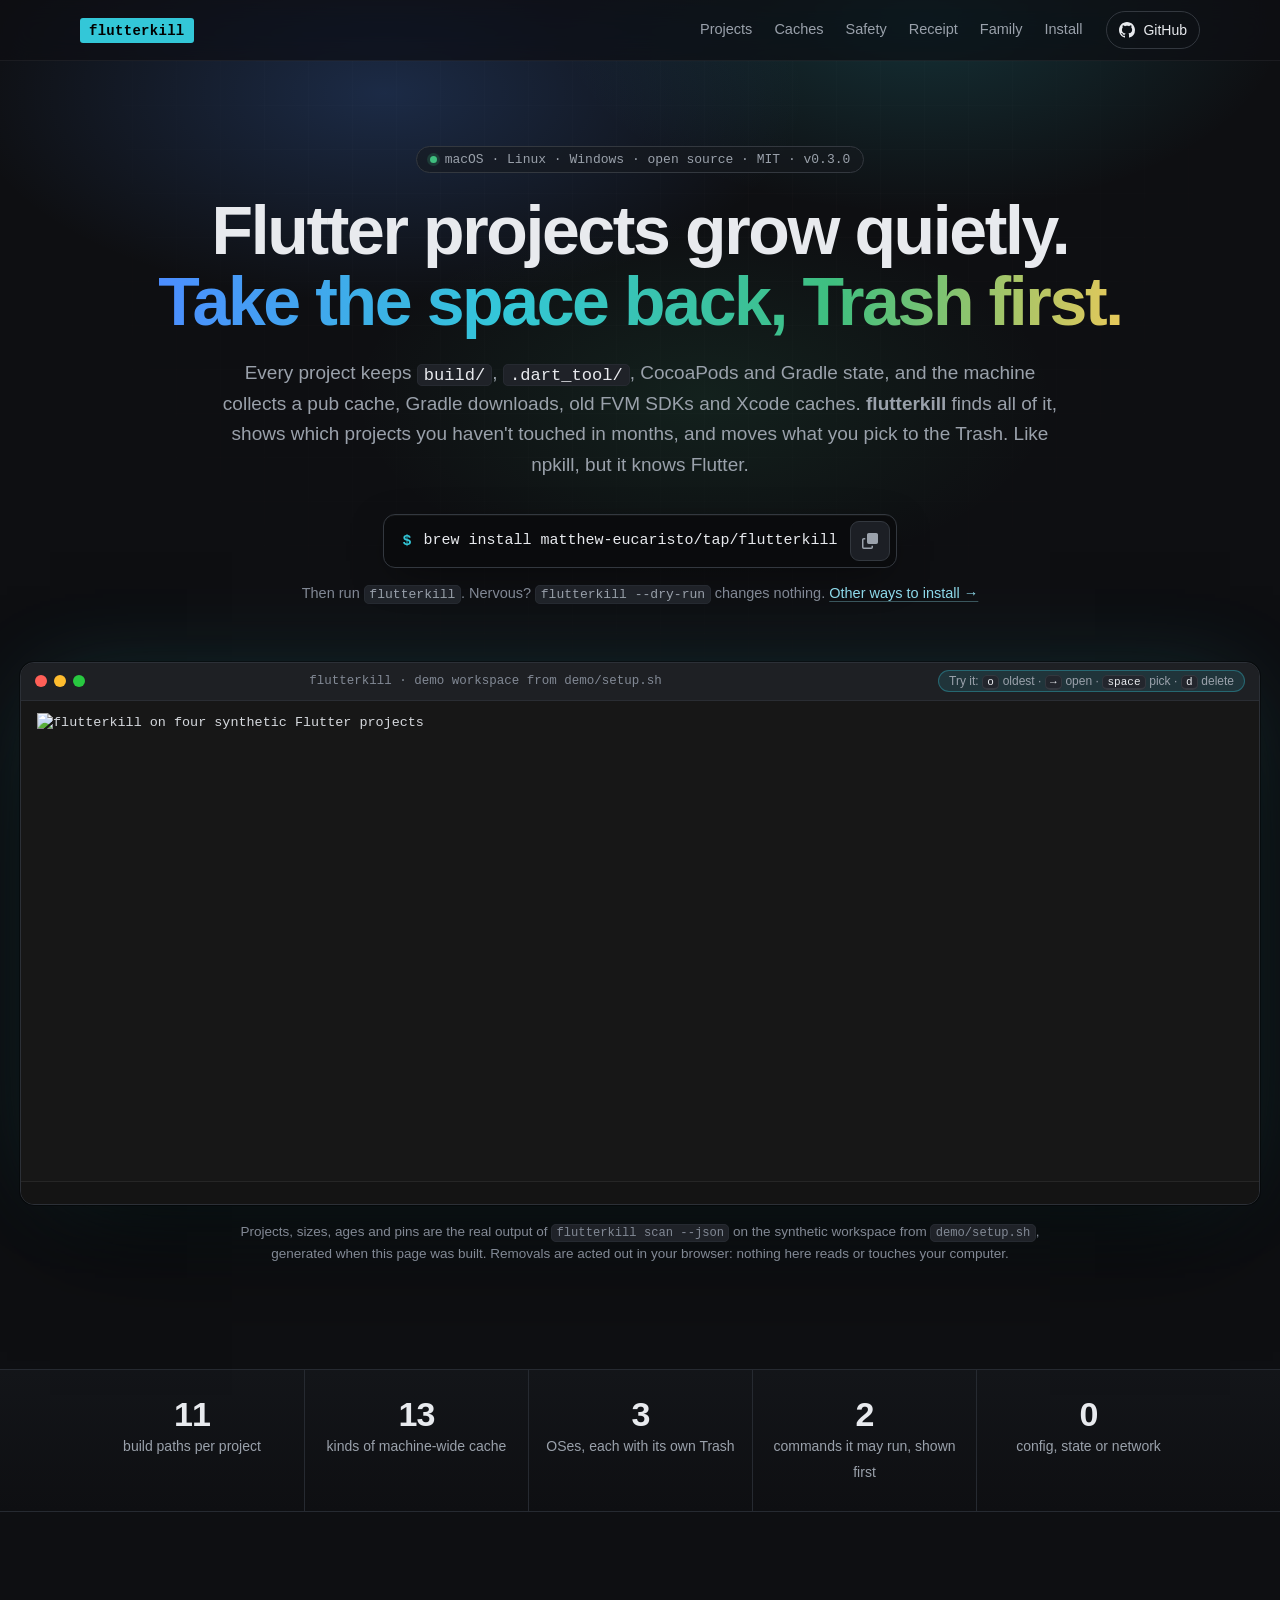
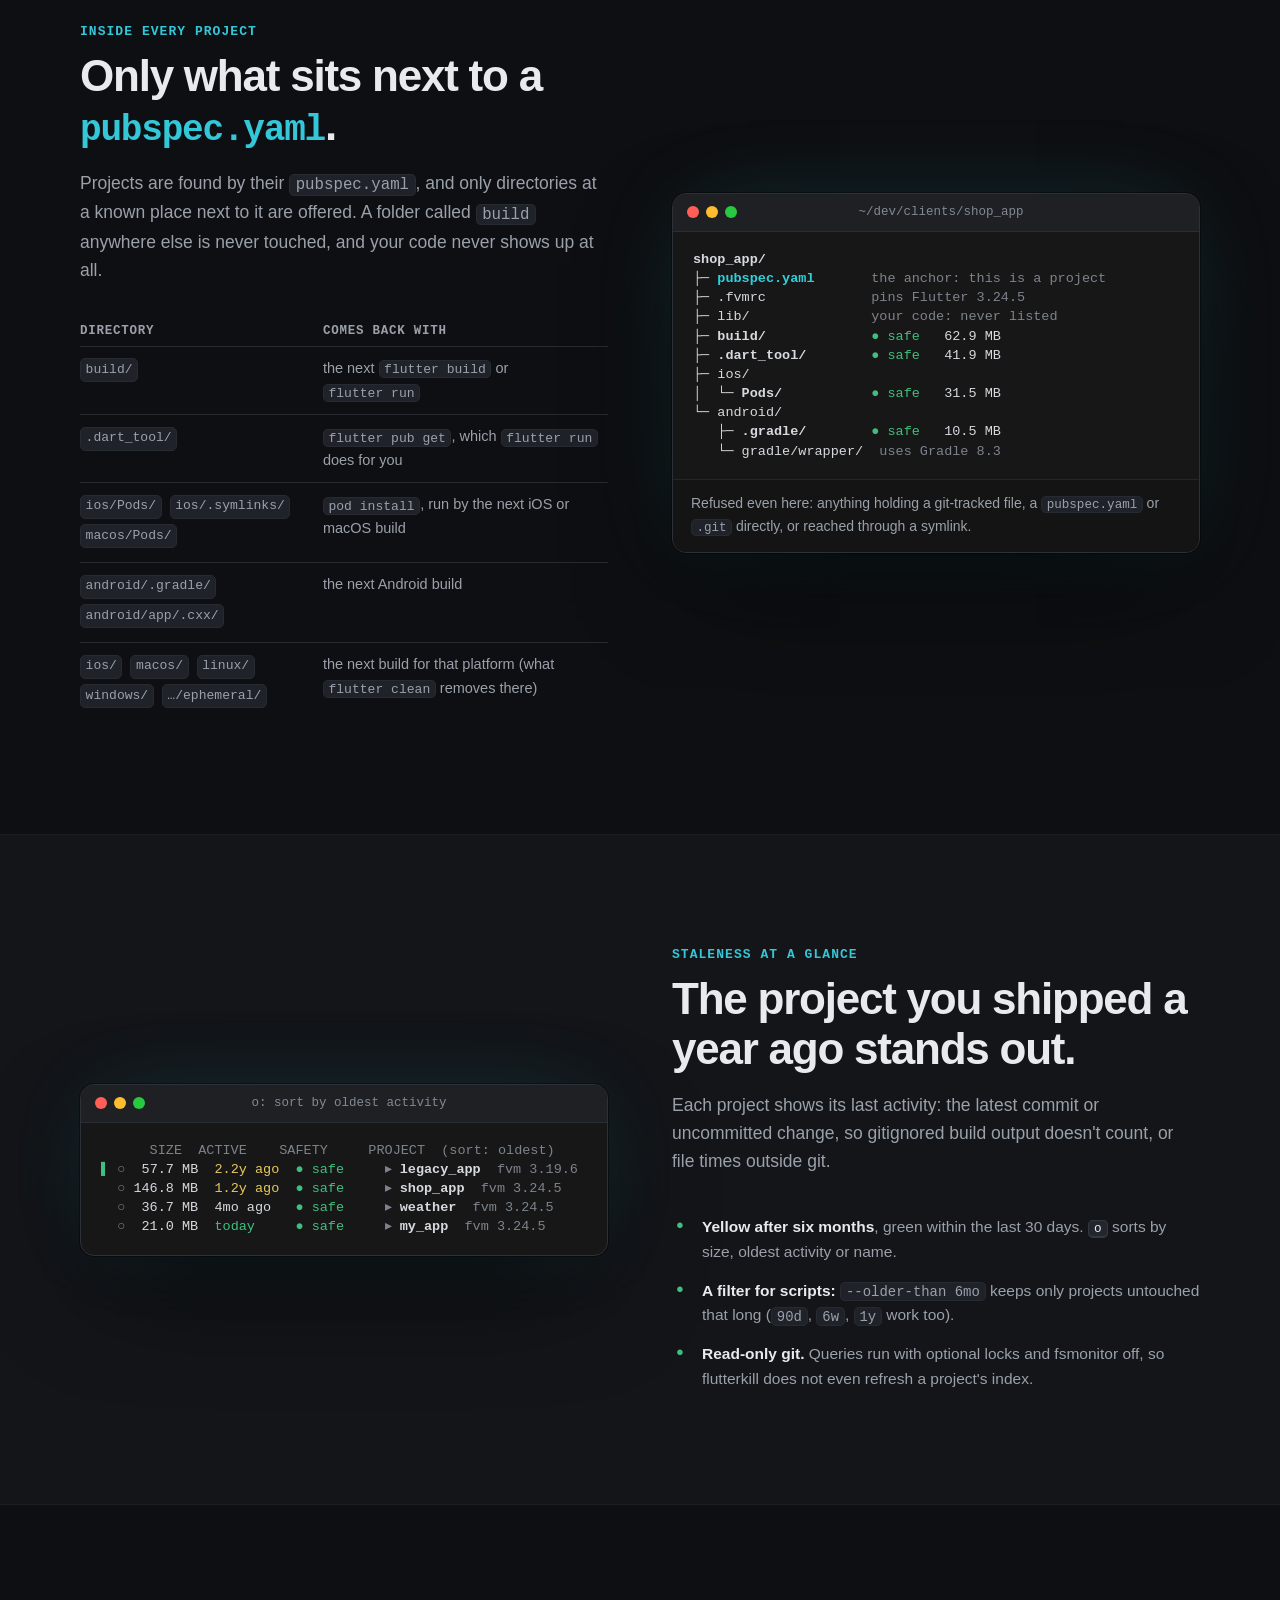
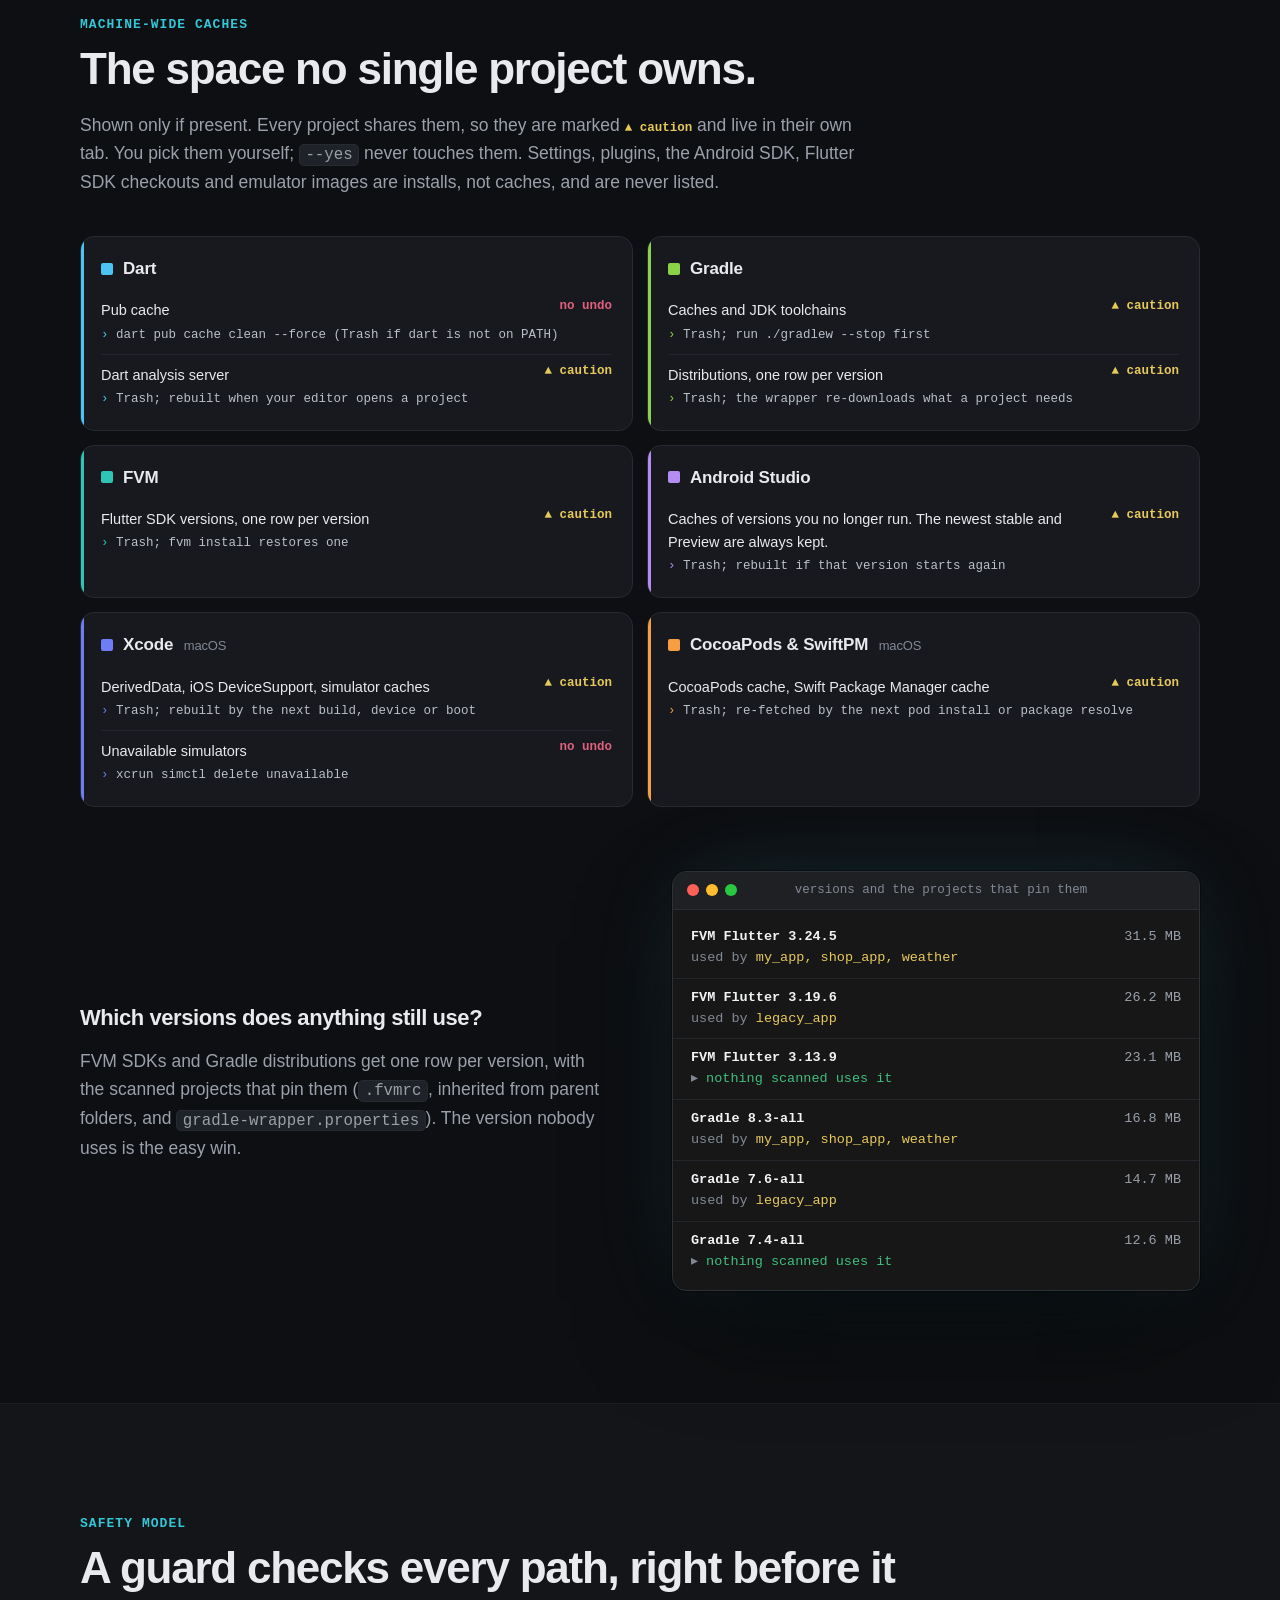
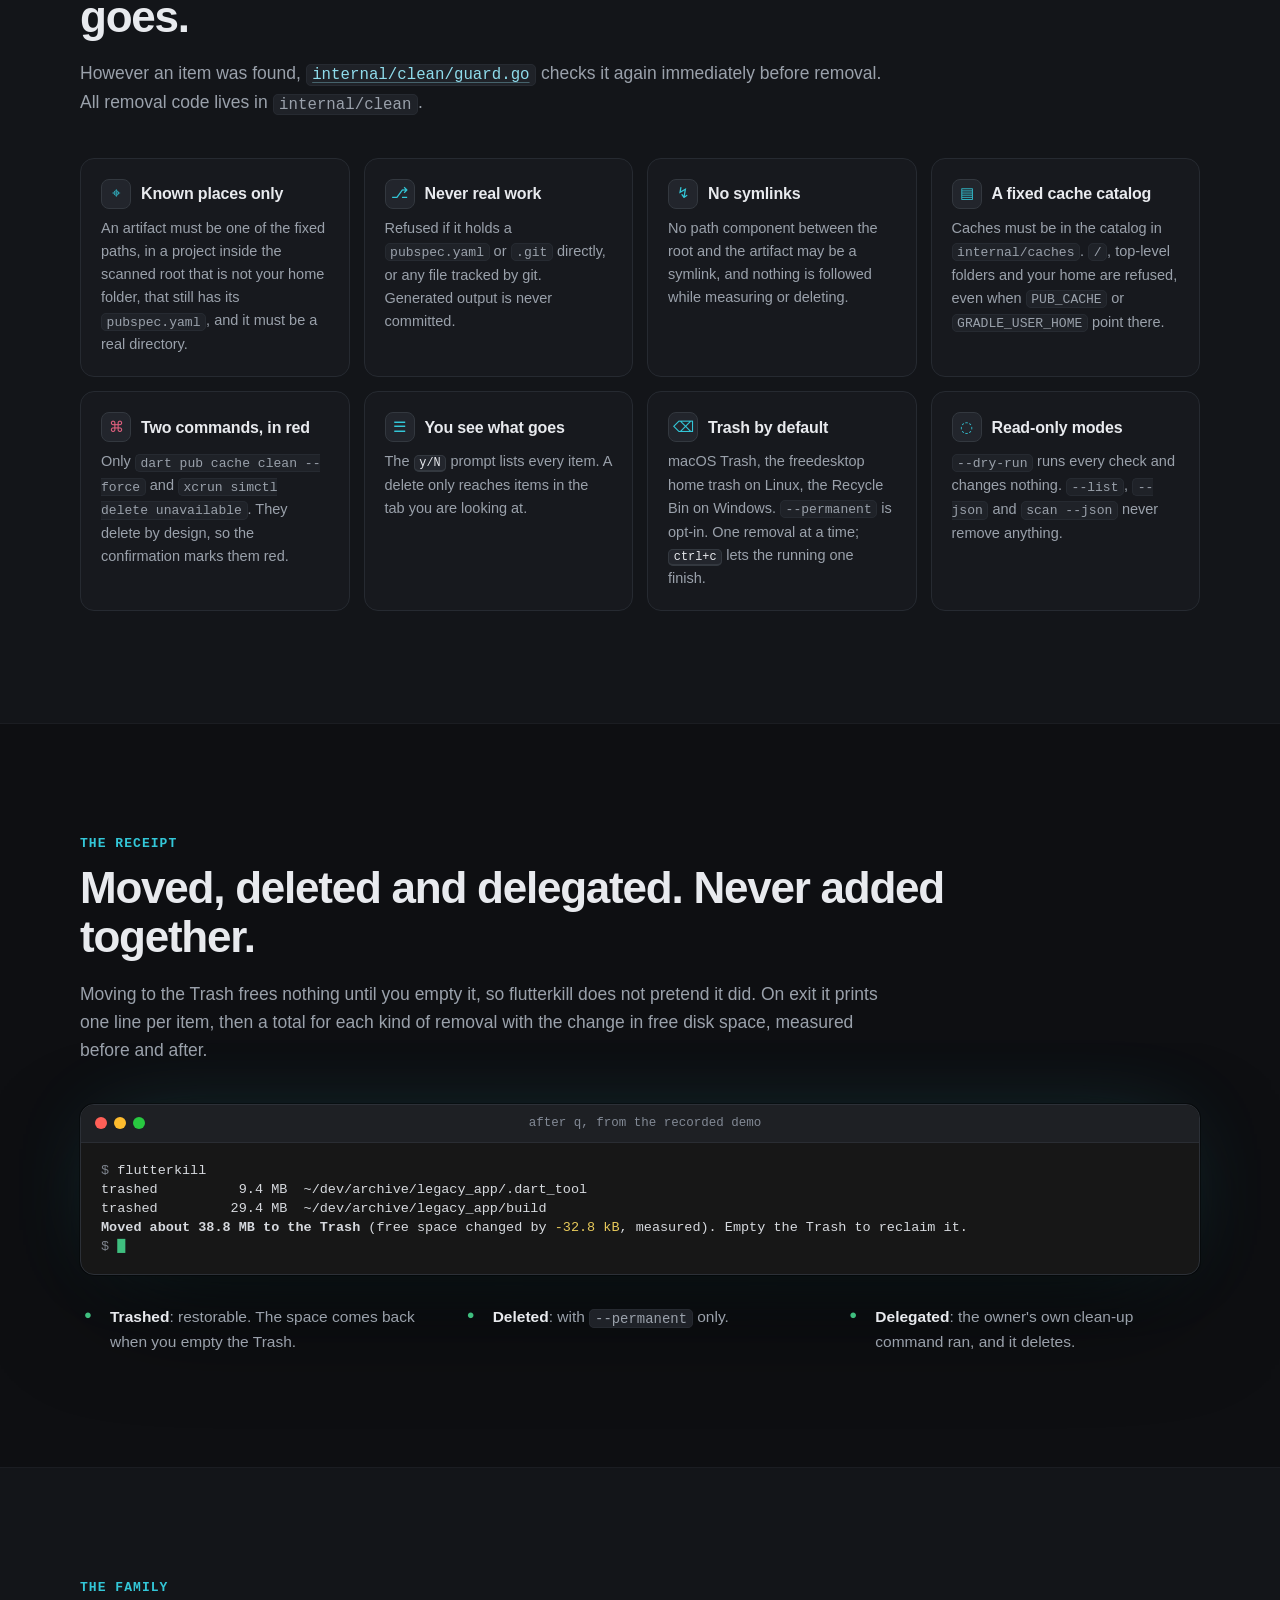
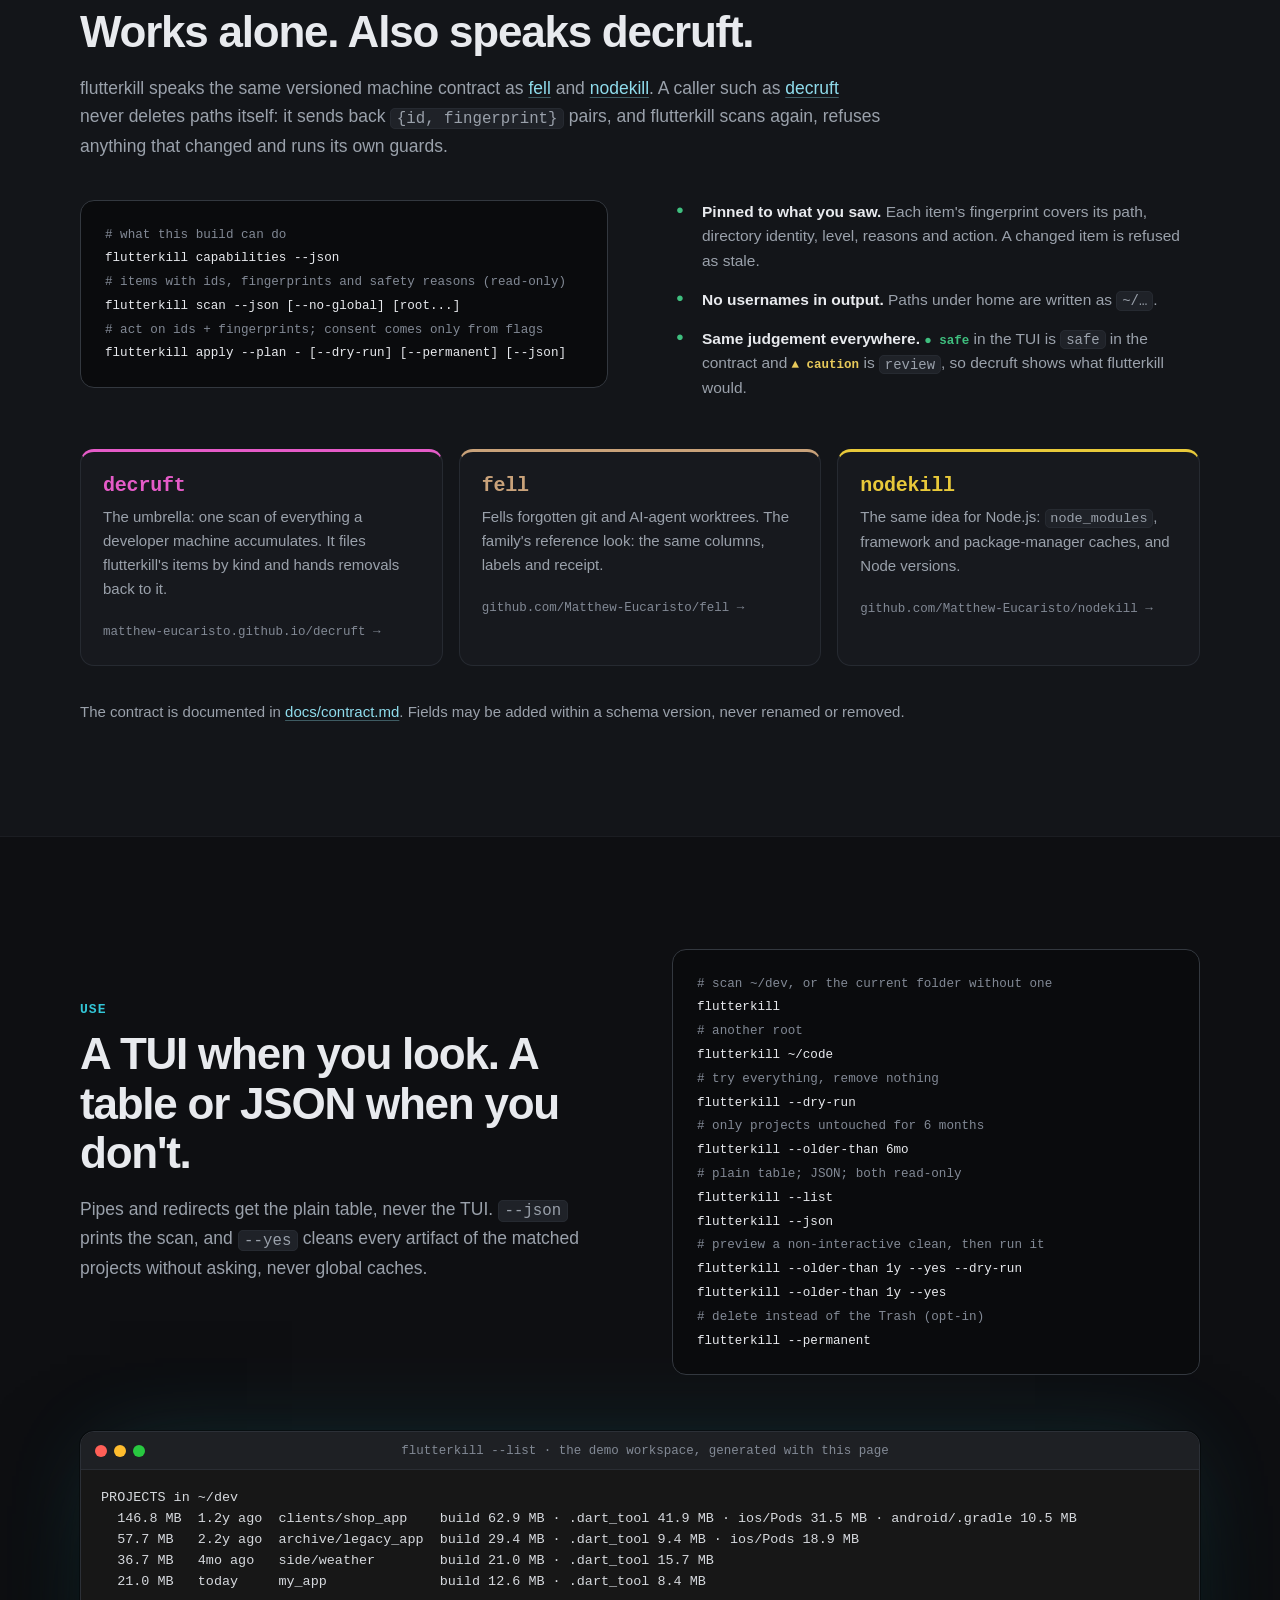
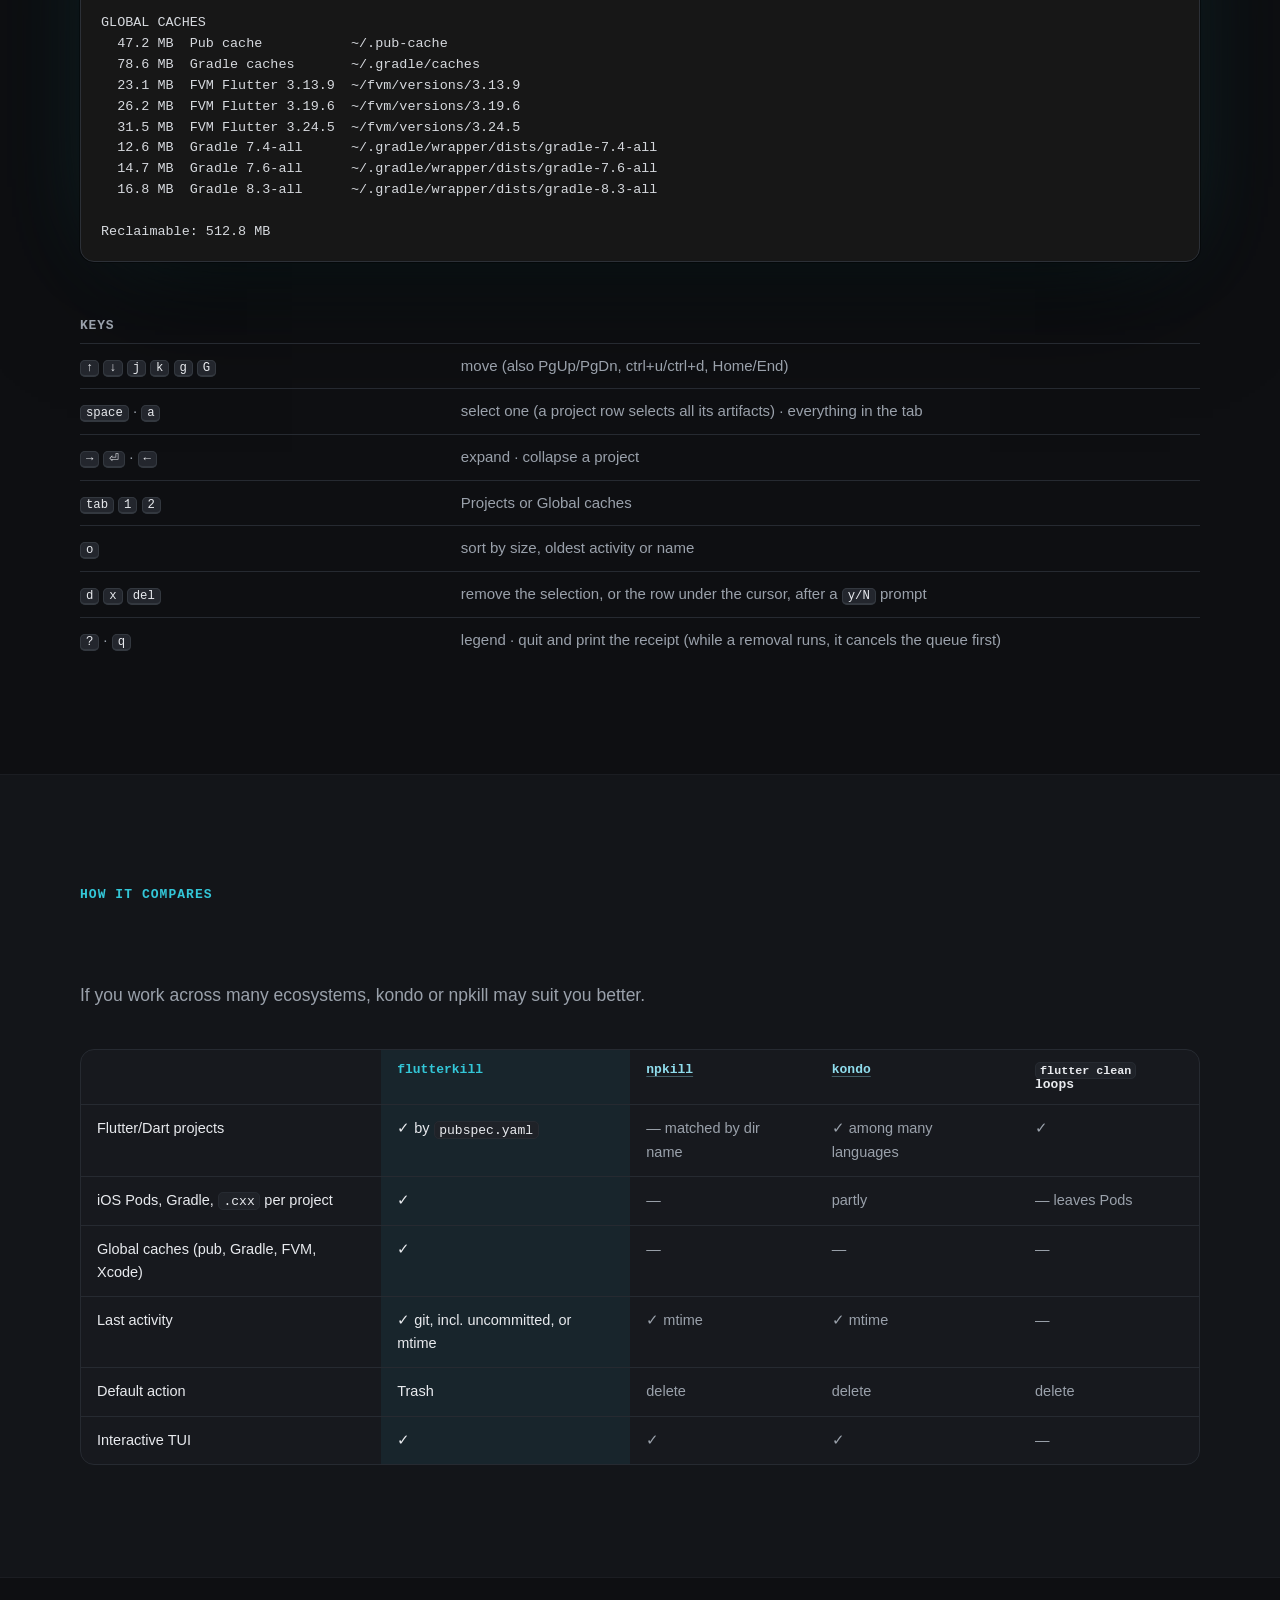
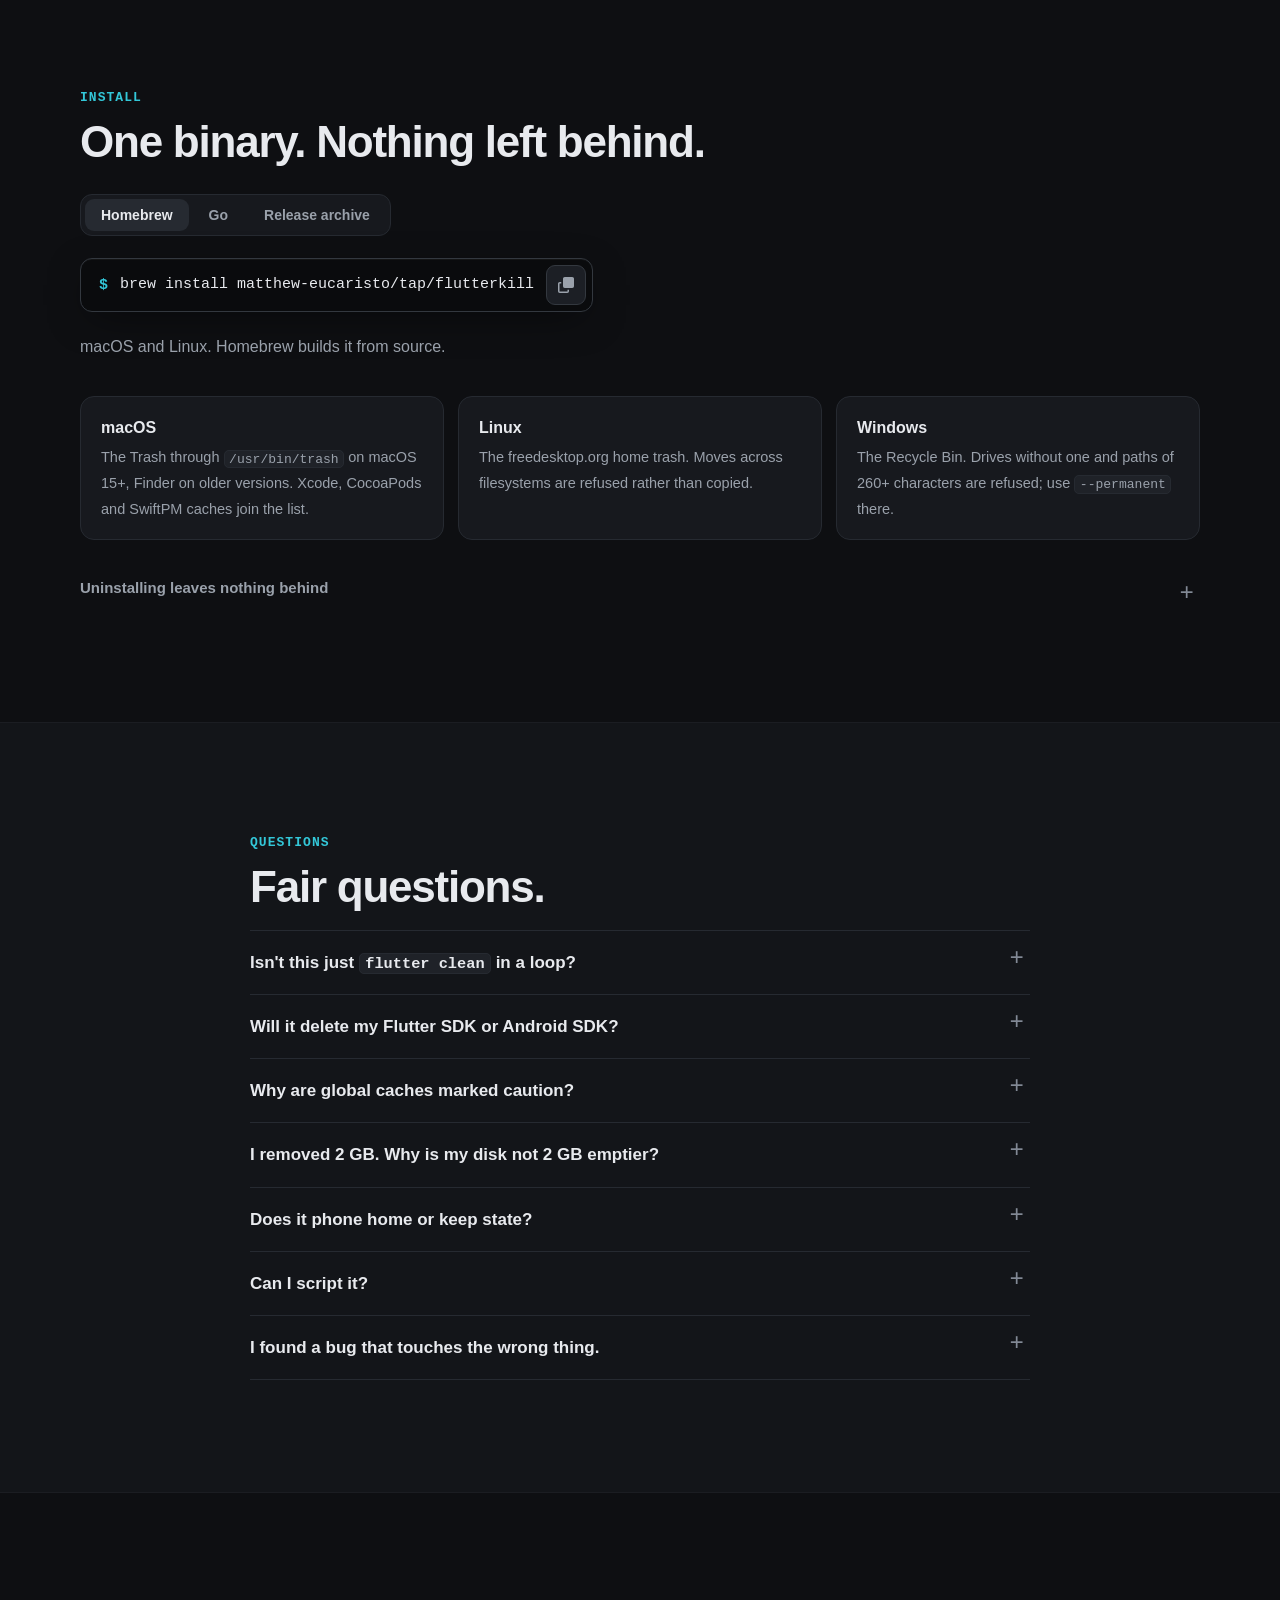
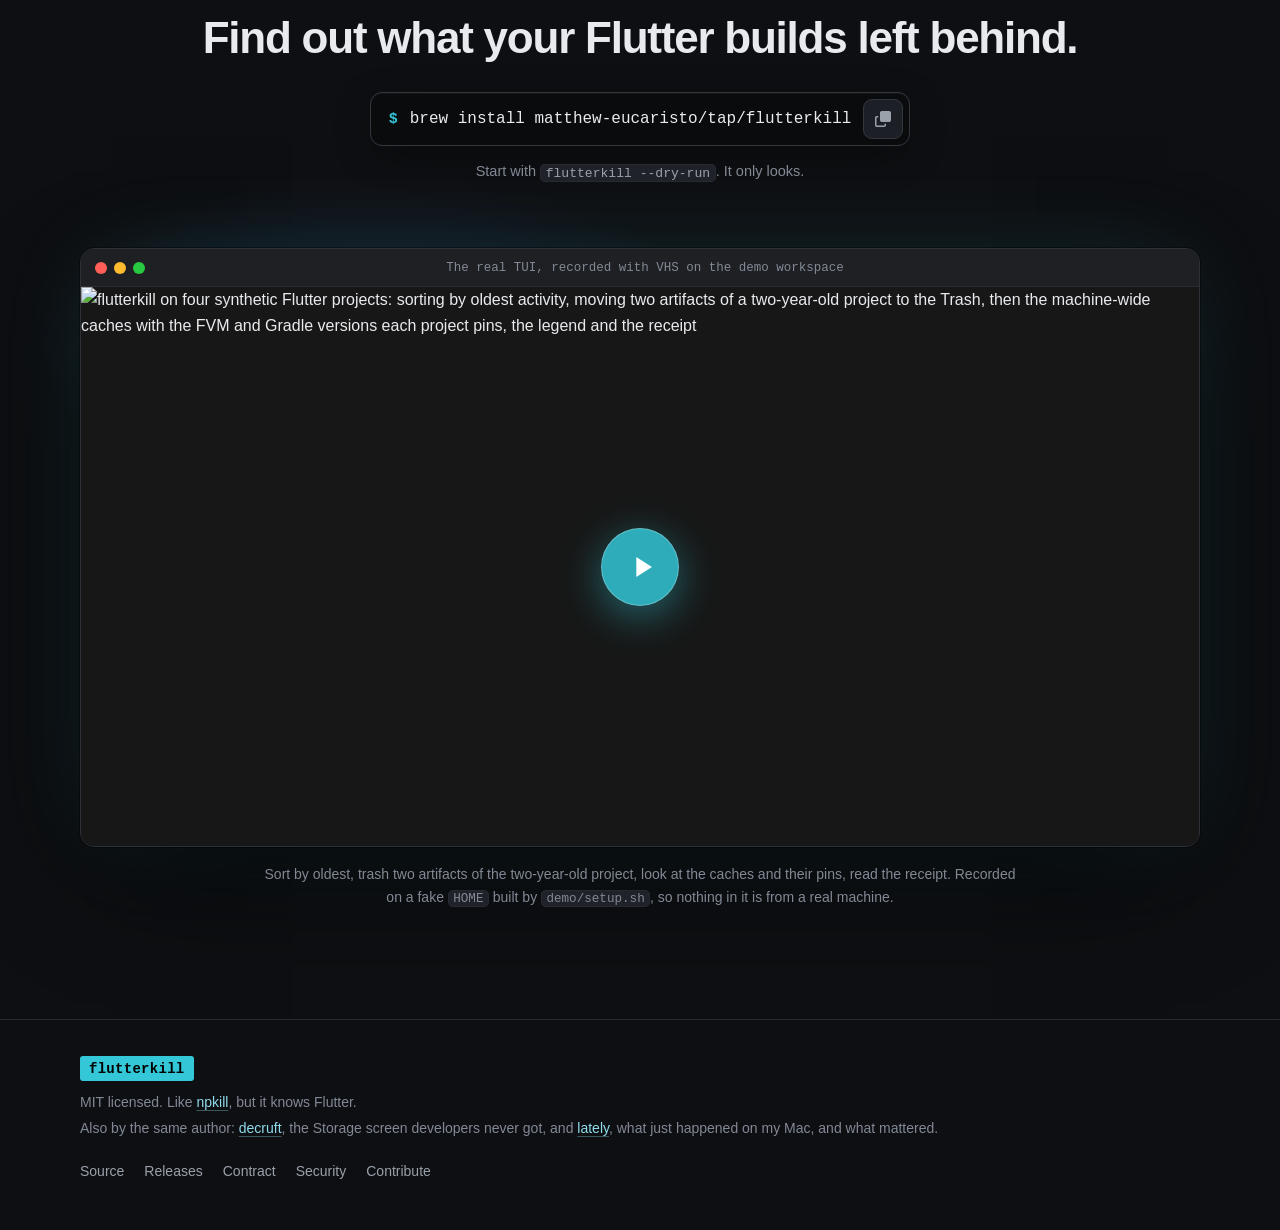
==== site/index.html @ 0ac3c02f "docs: GitHub Pages site with a live replica of the TUI" ====
<!doctype html>
<html lang="en">
<head>
<meta charset="utf-8">
<meta name="viewport" content="width=device-width, initial-scale=1">
<title>flutterkill: reclaim disk space from Flutter and Dart projects</title>
<meta name="description" content="Like npkill, but it knows Flutter. A terminal UI that finds build/, .dart_tool/, Pods and Gradle state next to every pubspec.yaml, plus pub, Gradle, FVM and Xcode caches, shows which projects went stale, and moves what you pick to the Trash. macOS, Linux and Windows.">
<meta name="theme-color" content="#0f1013">
<meta name="color-scheme" content="dark">
<link rel="canonical" href="https://matthew-eucaristo.github.io/flutterkill/">
<link rel="icon" href="favicon.svg" type="image/svg+xml">
<link rel="stylesheet" href="style.css">
<meta property="og:type" content="website">
<meta property="og:site_name" content="flutterkill">
<meta property="og:title" content="flutterkill: reclaim disk space from Flutter projects">
<meta property="og:description" content="Finds build output next to every pubspec.yaml and the pub, Gradle, FVM and Xcode caches around them, shows which projects went stale, and moves what you pick to the Trash.">
<meta property="og:url" content="https://matthew-eucaristo.github.io/flutterkill/">
<meta property="og:image" content="https://matthew-eucaristo.github.io/flutterkill/og.png">
<meta property="og:image:width" content="1200">
<meta property="og:image:height" content="630">
<meta property="og:image:alt" content="flutterkill's project list: four Flutter projects with size bars, last activity and a safe label">
<meta name="twitter:card" content="summary_large_image">
<script type="application/ld+json">
{
  "@context": "https://schema.org",
  "@type": "SoftwareApplication",
  "name": "flutterkill",
  "applicationCategory": "DeveloperApplication",
  "operatingSystem": "macOS, Linux, Windows",
  "description": "Reclaim disk space from Flutter and Dart projects and the caches around them. Trash first, with a measured receipt.",
  "url": "https://matthew-eucaristo.github.io/flutterkill/",
  "downloadUrl": "https://github.com/Matthew-Eucaristo/flutterkill/releases",
  "codeRepository": "https://github.com/Matthew-Eucaristo/flutterkill",
  "license": "https://opensource.org/licenses/MIT",
  "offers": {"@type": "Offer", "price": "0", "priceCurrency": "USD"}
}
</script>
<script src="sample.js" defer></script>
<script src="app.js" defer></script>
</head>
<body>
<a class="skip" href="#main">Skip to content</a>

<header class="nav" id="top">
  <div class="wrap nav-in">
    <a class="brand" href="#top" aria-label="flutterkill home"><span class="badge">flutterkill</span></a>
    <nav aria-label="Sections">
      <a href="#projects">Projects</a>
      <a href="#caches">Caches</a>
      <a href="#safety">Safety</a>
      <a href="#receipt">Receipt</a>
      <a href="#family">Family</a>
      <a href="#install">Install</a>
    </nav>
    <a class="gh" href="https://github.com/Matthew-Eucaristo/flutterkill">
      <svg viewBox="0 0 16 16" width="16" height="16" aria-hidden="true"><path fill="currentColor" d="M8 0C3.58 0 0 3.58 0 8c0 3.54 2.29 6.53 5.47 7.59.4.07.55-.17.55-.38 0-.19-.01-.82-.01-1.49-2.01.37-2.53-.49-2.69-.94-.09-.23-.48-.94-.82-1.13-.28-.15-.68-.52-.01-.53.63-.01 1.08.58 1.23.82.72 1.21 1.87.87 2.33.66.07-.52.28-.87.51-1.07-1.78-.2-3.64-.89-3.64-3.95 0-.87.31-1.59.82-2.15-.08-.2-.36-1.02.08-2.12 0 0 .67-.21 2.2.82.64-.18 1.32-.27 2-.27.68 0 1.36.09 2 .27 1.53-1.04 2.2-.82 2.2-.82.44 1.1.16 1.92.08 2.12.51.56.82 1.27.82 2.15 0 3.07-1.87 3.75-3.65 3.95.29.25.54.73.54 1.48 0 1.07-.01 1.93-.01 2.2 0 .21.15.46.55.38A8.013 8.013 0 0016 8c0-4.42-3.58-8-8-8z"/></svg>
      <span>GitHub</span>
    </a>
  </div>
</header>

<main id="main">

<section class="hero">
  <div class="wrap">
    <p class="eyebrow"><span class="dot"></span> macOS · Linux · Windows · open source · MIT · <!--version-->v0.3.0<!--/version--></p>
    <h1>Flutter projects grow quietly.<br><span class="grad">Take the space back, Trash first.</span></h1>
    <p class="lede">Every project keeps <code>build/</code>, <code>.dart_tool/</code>, CocoaPods and Gradle state, and the machine collects a pub cache, Gradle downloads, old FVM SDKs and Xcode caches. <b>flutterkill</b> finds all of it, shows which projects you haven't touched in months, and moves what you pick to the Trash. Like npkill, but it knows Flutter.</p>

    <div class="install">
      <div class="cmd" role="group" aria-label="Install command">
        <span class="prompt" aria-hidden="true">$</span>
        <code>brew install matthew-eucaristo/tap/flutterkill</code>
        <button class="copy" type="button" data-copy="brew install matthew-eucaristo/tap/flutterkill" aria-label="Copy install command"><svg viewBox="0 0 16 16" width="16" height="16" aria-hidden="true"><path fill="currentColor" d="M5 1.75C5 .784 5.784 0 6.75 0h7.5C15.216 0 16 .784 16 1.75v7.5A1.75 1.75 0 0114.25 11h-7.5A1.75 1.75 0 015 9.25v-7.5zM1.75 5h1.5v1.5h-1.5a.25.25 0 00-.25.25v7.5c0 .138.112.25.25.25h7.5a.25.25 0 00.25-.25v-1.5h1.5v1.5A1.75 1.75 0 019.25 16h-7.5A1.75 1.75 0 010 14.25v-7.5C0 5.784.784 5 1.75 5z"/></svg><span class="copied">Copied</span></button>
      </div>
      <p class="sub">Then run <code>flutterkill</code>. Nervous? <code>flutterkill --dry-run</code> changes nothing. <a href="#install">Other ways to install →</a></p>
    </div>
  </div>

  <div class="wrap wide">
    <div class="term-wrap">
      <div class="window">
        <div class="titlebar">
          <span class="lights" aria-hidden="true"><i></i><i></i><i></i></span>
          <span class="title">flutterkill · demo workspace from demo/setup.sh</span>
          <span class="hint-pill" id="try-hint">Try it: <kbd>o</kbd> oldest · <kbd>→</kbd> open · <kbd>space</kbd> pick · <kbd>d</kbd> delete</span>
        </div>
        <div class="term" id="term" tabindex="0" role="application" aria-roledescription="interactive demo"
             aria-label="Interactive flutterkill demo on synthetic projects. Arrow keys move, Right or Enter opens a project, Space selects, a selects all, o changes the sort, d removes after a y/N prompt, Tab or 1 and 2 switch between projects and global caches, question mark shows the legend, q quits and prints the receipt. Shift+Tab leaves the demo.">
          <noscript><img src="demo.gif" alt="flutterkill on four synthetic Flutter projects" width="1280" height="640"></noscript>
        </div>
        <div class="keys" id="term-keys" aria-label="Demo controls"></div>
      </div>
      <p class="caption">Projects, sizes, ages and pins are the real output of <code>flutterkill scan --json</code> on the synthetic workspace from <code>demo/setup.sh</code>, generated when this page was built. Removals are acted out in your browser: nothing here reads or touches your computer.</p>
    </div>
  </div>
</section>

<section class="strip" aria-label="At a glance">
  <div class="wrap strip-in">
    <div><b>11</b><span>build paths per project</span></div>
    <div><b>13</b><span>kinds of machine-wide cache</span></div>
    <div><b>3</b><span>OSes, each with its own Trash</span></div>
    <div><b>2</b><span>commands it may run, shown first</span></div>
    <div><b>0</b><span>config, state or network</span></div>
  </div>
</section>

<section id="projects" class="sec">
  <div class="wrap two">
    <div>
      <p class="kicker">Inside every project</p>
      <h2>Only what sits next to a <code class="h2c">pubspec.yaml</code>.</h2>
      <p class="intro">Projects are found by their <code>pubspec.yaml</code>, and only directories at a known place next to it are offered. A folder called <code>build</code> anywhere else is never touched, and your code never shows up at all.</p>
      <table class="arts">
        <thead><tr><th>Directory</th><th>Comes back with</th></tr></thead>
        <tbody>
          <tr><td><code>build/</code></td><td>the next <code>flutter build</code> or <code>flutter run</code></td></tr>
          <tr><td><code>.dart_tool/</code></td><td><code>flutter pub get</code>, which <code>flutter run</code> does for you</td></tr>
          <tr><td><code>ios/Pods/</code> <code>ios/.symlinks/</code> <code>macos/Pods/</code></td><td><code>pod install</code>, run by the next iOS or macOS build</td></tr>
          <tr><td><code>android/.gradle/</code> <code>android/app/.cxx/</code></td><td>the next Android build</td></tr>
          <tr><td><code>ios/</code> <code>macos/</code> <code>linux/</code> <code>windows/</code> <code>…/ephemeral/</code></td><td>the next build for that platform (what <code>flutter clean</code> removes there)</td></tr>
        </tbody>
      </table>
    </div>
    <div class="window">
      <div class="titlebar"><span class="lights" aria-hidden="true"><i></i><i></i><i></i></span><span class="title">~/dev/clients/shop_app</span></div>
<pre class="term static tree" aria-label="A project folder: only the four generated directories next to pubspec.yaml are listed"><b>shop_app/</b>
├─ <span class="c b">pubspec.yaml</span>       <span class="f">the anchor: this is a project</span>
├─ .fvmrc             <span class="f">pins Flutter 3.24.5</span>
├─ lib/               <span class="f">your code: never listed</span>
├─ <b>build/</b>             <span class="g">● safe</span>   62.9 MB
├─ <b>.dart_tool/</b>        <span class="g">● safe</span>   41.9 MB
├─ ios/
│  └─ <b>Pods/</b>           <span class="g">● safe</span>   31.5 MB
└─ android/
   ├─ <b>.gradle/</b>        <span class="g">● safe</span>   10.5 MB
   └─ gradle/wrapper/  <span class="f">uses Gradle 8.3</span></pre>
      <p class="win-note">Refused even here: anything holding a git-tracked file, a <code>pubspec.yaml</code> or <code>.git</code> directly, or reached through a symlink.</p>
    </div>
  </div>
</section>

<section id="stale" class="sec alt">
  <div class="wrap two">
    <div class="window">
      <div class="titlebar"><span class="lights" aria-hidden="true"><i></i><i></i><i></i></span><span class="title">o: sort by oldest activity</span></div>
<pre class="term static" aria-label="Projects sorted by oldest activity: legacy_app 2.2 years, shop_app 1.2 years, weather 4 months, my_app today"><span class="f">      SIZE  ACTIVE    SAFETY     PROJECT  (sort: oldest)</span>
<span class="g">▌</span> <span class="f">○</span>  57.7 MB  <span class="y">2.2y ago</span>  <span class="g">● safe    </span> <span class="f">▸</span> <b>legacy_app</b>  <span class="f">fvm 3.19.6</span>
  <span class="f">○</span> 146.8 MB  <span class="y">1.2y ago</span>  <span class="g">● safe    </span> <span class="f">▸</span> <b>shop_app</b>  <span class="f">fvm 3.24.5</span>
  <span class="f">○</span>  36.7 MB  4mo ago   <span class="g">● safe    </span> <span class="f">▸</span> <b>weather</b>  <span class="f">fvm 3.24.5</span>
  <span class="f">○</span>  21.0 MB  <span class="g">today   </span>  <span class="g">● safe    </span> <span class="f">▸</span> <b>my_app</b>  <span class="f">fvm 3.24.5</span></pre>
    </div>
    <div>
      <p class="kicker">Staleness at a glance</p>
      <h2>The project you shipped a year ago stands out.</h2>
      <p class="intro">Each project shows its last activity: the latest commit or uncommitted change, so gitignored build output doesn't count, or file times outside git.</p>
      <ul class="checks">
        <li><b>Yellow after six months</b>, green within the last 30 days. <kbd>o</kbd> sorts by size, oldest activity or name.</li>
        <li><b>A filter for scripts:</b> <code>--older-than 6mo</code> keeps only projects untouched that long (<code>90d</code>, <code>6w</code>, <code>1y</code> work too).</li>
        <li><b>Read-only git.</b> Queries run with optional locks and fsmonitor off, so flutterkill does not even refresh a project's index.</li>
      </ul>
    </div>
  </div>
</section>

<section id="caches" class="sec">
  <div class="wrap">
    <p class="kicker">Machine-wide caches</p>
    <h2>The space no single project owns.</h2>
    <p class="intro">Shown only if present. Every project shares them, so they are marked <span class="lv caution">▲ caution</span> and live in their own tab. You pick them yourself; <code>--yes</code> never touches them. Settings, plugins, the Android SDK, Flutter SDK checkouts and emulator images are installs, not caches, and are never listed.</p>

    <div class="cats">
      <article class="cat" style="--c:#4CC3F2">
        <header><i></i><h3>Dart</h3></header>
        <ul>
          <li><span>Pub cache</span><code>dart pub cache clean --force (Trash if dart is not on PATH)</code><span class="lv danger">no undo</span></li>
          <li><span>Dart analysis server</span><code>Trash; rebuilt when your editor opens a project</code><span class="lv caution">▲ caution</span></li>
        </ul>
      </article>
      <article class="cat" style="--c:#8BD346">
        <header><i></i><h3>Gradle</h3></header>
        <ul>
          <li><span>Caches and JDK toolchains</span><code>Trash; run ./gradlew --stop first</code><span class="lv caution">▲ caution</span></li>
          <li><span>Distributions, one row per version</span><code>Trash; the wrapper re-downloads what a project needs</code><span class="lv caution">▲ caution</span></li>
        </ul>
      </article>
      <article class="cat" style="--c:#2EC4B6">
        <header><i></i><h3>FVM</h3></header>
        <ul>
          <li><span>Flutter SDK versions, one row per version</span><code>Trash; fvm install restores one</code><span class="lv caution">▲ caution</span></li>
        </ul>
      </article>
      <article class="cat" style="--c:#B48CF2">
        <header><i></i><h3>Android Studio</h3></header>
        <ul>
          <li><span>Caches of versions you no longer run. The newest stable and Preview are always kept.</span><code>Trash; rebuilt if that version starts again</code><span class="lv caution">▲ caution</span></li>
        </ul>
      </article>
      <article class="cat" style="--c:#6E7CF5">
        <header><i></i><h3>Xcode <small>macOS</small></h3></header>
        <ul>
          <li><span>DerivedData, iOS DeviceSupport, simulator caches</span><code>Trash; rebuilt by the next build, device or boot</code><span class="lv caution">▲ caution</span></li>
          <li><span>Unavailable simulators</span><code>xcrun simctl delete unavailable</code><span class="lv danger">no undo</span></li>
        </ul>
      </article>
      <article class="cat" style="--c:#F59E42">
        <header><i></i><h3>CocoaPods &amp; SwiftPM <small>macOS</small></h3></header>
        <ul>
          <li><span>CocoaPods cache, Swift Package Manager cache</span><code>Trash; re-fetched by the next pod install or package resolve</code><span class="lv caution">▲ caution</span></li>
        </ul>
      </article>
    </div>

    <div class="two pins-wrap">
      <div>
        <h3 class="sub-h">Which versions does anything still use?</h3>
        <p class="intro">FVM SDKs and Gradle distributions get one row per version, with the scanned projects that pin them (<code>.fvmrc</code>, inherited from parent folders, and <code>gradle-wrapper.properties</code>). The version nobody uses is the easy win.</p>
      </div>
      <div class="window">
        <div class="titlebar"><span class="lights" aria-hidden="true"><i></i><i></i><i></i></span><span class="title">versions and the projects that pin them</span></div>
        <div class="pins" id="pins">
          <div class="pin"><b>FVM Flutter 3.24.5</b><span class="sz">31.5 MB</span><span class="by">my_app, shop_app, weather</span></div>
          <div class="pin"><b>FVM Flutter 3.19.6</b><span class="sz">26.2 MB</span><span class="by">legacy_app</span></div>
          <div class="pin free"><b>FVM Flutter 3.13.9</b><span class="sz">23.1 MB</span><span class="by">nothing scanned uses it</span></div>
          <div class="pin"><b>Gradle 8.3-all</b><span class="sz">16.8 MB</span><span class="by">my_app, shop_app, weather</span></div>
          <div class="pin"><b>Gradle 7.6-all</b><span class="sz">14.7 MB</span><span class="by">legacy_app</span></div>
          <div class="pin free"><b>Gradle 7.4-all</b><span class="sz">12.6 MB</span><span class="by">nothing scanned uses it</span></div>
        </div>
      </div>
    </div>
  </div>
</section>

<section id="safety" class="sec alt">
  <div class="wrap">
    <p class="kicker">Safety model</p>
    <h2>A guard checks every path, right before it goes.</h2>
    <p class="intro">However an item was found, <a href="https://github.com/Matthew-Eucaristo/flutterkill/blob/main/internal/clean/guard.go"><code>internal/clean/guard.go</code></a> checks it again immediately before removal. All removal code lives in <code>internal/clean</code>.</p>
    <div class="safety">
      <article><h3><span class="sg">⌖</span>Known places only</h3><p>An artifact must be one of the fixed paths, in a project inside the scanned root that is not your home folder, that still has its <code>pubspec.yaml</code>, and it must be a real directory.</p></article>
      <article><h3><span class="sg">⎇</span>Never real work</h3><p>Refused if it holds a <code>pubspec.yaml</code> or <code>.git</code> directly, or any file tracked by git. Generated output is never committed.</p></article>
      <article><h3><span class="sg">↯</span>No symlinks</h3><p>No path component between the root and the artifact may be a symlink, and nothing is followed while measuring or deleting.</p></article>
      <article><h3><span class="sg">▤</span>A fixed cache catalog</h3><p>Caches must be in the catalog in <code>internal/caches</code>. <code>/</code>, top-level folders and your home are refused, even when <code>PUB_CACHE</code> or <code>GRADLE_USER_HOME</code> point there.</p></article>
      <article><h3><span class="sg danger">⌘</span>Two commands, in red</h3><p>Only <code>dart pub cache clean --force</code> and <code>xcrun simctl delete unavailable</code>. They delete by design, so the confirmation marks them red.</p></article>
      <article><h3><span class="sg">☰</span>You see what goes</h3><p>The <kbd>y/N</kbd> prompt lists every item. A delete only reaches items in the tab you are looking at.</p></article>
      <article><h3><span class="sg">⌫</span>Trash by default</h3><p>macOS Trash, the freedesktop home trash on Linux, the Recycle Bin on Windows. <code>--permanent</code> is opt-in. One removal at a time; <kbd>ctrl+c</kbd> lets the running one finish.</p></article>
      <article><h3><span class="sg">◌</span>Read-only modes</h3><p><code>--dry-run</code> runs every check and changes nothing. <code>--list</code>, <code>--json</code> and <code>scan --json</code> never remove anything.</p></article>
    </div>
  </div>
</section>

<section id="receipt" class="sec">
  <div class="wrap">
    <p class="kicker">The receipt</p>
    <h2>Moved, deleted and delegated. Never added together.</h2>
    <p class="intro">Moving to the Trash frees nothing until you empty it, so flutterkill does not pretend it did. On exit it prints one line per item, then a total for each kind of removal with the change in free disk space, measured before and after.</p>
    <div class="window">
      <div class="titlebar"><span class="lights" aria-hidden="true"><i></i><i></i><i></i></span><span class="title">after q, from the recorded demo</span></div>
<pre class="term static" aria-label="Receipt: two artifacts trashed, 38.8 MB, free space changed by minus 32.8 kB, measured"><span class="f">$</span> flutterkill
trashed          9.4 MB  ~/dev/archive/legacy_app/.dart_tool
trashed         29.4 MB  ~/dev/archive/legacy_app/build
<b>Moved about 38.8 MB to the Trash</b> (free space changed by <span class="y">-32.8 kB</span>, measured). Empty the Trash to reclaim it.
<span class="f">$</span> <span class="g">█</span></pre>
    </div>
    <ul class="checks trio">
      <li><b>Trashed</b>: restorable. The space comes back when you empty the Trash.</li>
      <li><b>Deleted</b>: with <code>--permanent</code> only.</li>
      <li><b>Delegated</b>: the owner's own clean-up command ran, and it deletes.</li>
    </ul>
  </div>
</section>

<section id="family" class="sec alt">
  <div class="wrap">
    <p class="kicker">The family</p>
    <h2>Works alone. Also speaks decruft.</h2>
    <p class="intro">flutterkill speaks the same versioned machine contract as <a href="https://github.com/Matthew-Eucaristo/fell">fell</a> and <a href="https://github.com/Matthew-Eucaristo/nodekill">nodekill</a>. A caller such as <a href="https://matthew-eucaristo.github.io/decruft/">decruft</a> never deletes paths itself: it sends back <code>{id, fingerprint}</code> pairs, and flutterkill scans again, refuses anything that changed and runs its own guards.</p>
    <div class="two top">
<pre class="usage"><code><span class="c"># what this build can do</span>
flutterkill capabilities --json
<span class="c"># items with ids, fingerprints and safety reasons (read-only)</span>
flutterkill scan --json [--no-global] [root...]
<span class="c"># act on ids + fingerprints; consent comes only from flags</span>
flutterkill apply --plan - [--dry-run] [--permanent] [--json]</code></pre>
      <ul class="checks">
        <li><b>Pinned to what you saw.</b> Each item's fingerprint covers its path, directory identity, level, reasons and action. A changed item is refused as stale.</li>
        <li><b>No usernames in output.</b> Paths under home are written as <code>~/…</code>.</li>
        <li><b>Same judgement everywhere.</b> <span class="lv safe">● safe</span> in the TUI is <code>safe</code> in the contract and <span class="lv caution">▲ caution</span> is <code>review</code>, so decruft shows what flutterkill would.</li>
      </ul>
    </div>
    <div class="kids">
      <a class="kid" href="https://matthew-eucaristo.github.io/decruft/" style="--c:#e55bc8">
        <h3>decruft</h3>
        <p>The umbrella: one scan of everything a developer machine accumulates. It files flutterkill's items by kind and hands removals back to it.</p>
        <span class="go">matthew-eucaristo.github.io/decruft →</span>
      </a>
      <a class="kid" href="https://github.com/Matthew-Eucaristo/fell" style="--c:#C9A27A">
        <h3>fell</h3>
        <p>Fells forgotten git and AI-agent worktrees. The family's reference look: the same columns, labels and receipt.</p>
        <span class="go">github.com/Matthew-Eucaristo/fell →</span>
      </a>
      <a class="kid" href="https://github.com/Matthew-Eucaristo/nodekill" style="--c:#E8C93A">
        <h3>nodekill</h3>
        <p>The same idea for Node.js: <code>node_modules</code>, framework and package-manager caches, and Node versions.</p>
        <span class="go">github.com/Matthew-Eucaristo/nodekill →</span>
      </a>
    </div>
    <p class="note">The contract is documented in <a href="https://github.com/Matthew-Eucaristo/flutterkill/blob/main/docs/contract.md">docs/contract.md</a>. Fields may be added within a schema version, never renamed or removed.</p>
  </div>
</section>

<section id="use" class="sec">
  <div class="wrap two">
    <div>
      <p class="kicker">Use</p>
      <h2>A TUI when you look. A table or JSON when you don't.</h2>
      <p class="intro">Pipes and redirects get the plain table, never the TUI. <code>--json</code> prints the scan, and <code>--yes</code> cleans every artifact of the matched projects without asking, never global caches.</p>
    </div>
<pre class="usage"><code><span class="c"># scan ~/dev, or the current folder without one</span>
flutterkill
<span class="c"># another root</span>
flutterkill ~/code
<span class="c"># try everything, remove nothing</span>
flutterkill --dry-run
<span class="c"># only projects untouched for 6 months</span>
flutterkill --older-than 6mo
<span class="c"># plain table; JSON; both read-only</span>
flutterkill --list
flutterkill --json
<span class="c"># preview a non-interactive clean, then run it</span>
flutterkill --older-than 1y --yes --dry-run
flutterkill --older-than 1y --yes
<span class="c"># delete instead of the Trash (opt-in)</span>
flutterkill --permanent</code></pre>
  </div>
  <div class="wrap">
    <div class="window listing-win">
      <div class="titlebar"><span class="lights" aria-hidden="true"><i></i><i></i><i></i></span><span class="title">flutterkill --list · the demo workspace, generated with this page</span></div>
<pre class="listing" aria-label="flutterkill --list output on the demo workspace"><!--list-->PROJECTS in ~/dev
  146.8 MB  1.2y ago  clients/shop_app    build 62.9 MB · .dart_tool 41.9 MB · ios/Pods 31.5 MB · android/.gradle 10.5 MB
  57.7 MB   2.2y ago  archive/legacy_app  build 29.4 MB · .dart_tool 9.4 MB · ios/Pods 18.9 MB
  36.7 MB   4mo ago   side/weather        build 21.0 MB · .dart_tool 15.7 MB
  21.0 MB   today     my_app              build 12.6 MB · .dart_tool 8.4 MB

GLOBAL CACHES
  47.2 MB  Pub cache           ~/.pub-cache
  78.6 MB  Gradle caches       ~/.gradle/caches
  23.1 MB  FVM Flutter 3.13.9  ~/fvm/versions/3.13.9
  26.2 MB  FVM Flutter 3.19.6  ~/fvm/versions/3.19.6
  31.5 MB  FVM Flutter 3.24.5  ~/fvm/versions/3.24.5
  12.6 MB  Gradle 7.4-all      ~/.gradle/wrapper/dists/gradle-7.4-all
  14.7 MB  Gradle 7.6-all      ~/.gradle/wrapper/dists/gradle-7.6-all
  16.8 MB  Gradle 8.3-all      ~/.gradle/wrapper/dists/gradle-8.3-all

Reclaimable: 512.8 MB<!--/list--></pre>
    </div>
    <table class="keytable">
      <caption>Keys</caption>
      <tbody>
        <tr><td><kbd>↑</kbd> <kbd>↓</kbd> <kbd>j</kbd> <kbd>k</kbd> <kbd>g</kbd> <kbd>G</kbd></td><td>move (also PgUp/PgDn, ctrl+u/ctrl+d, Home/End)</td></tr>
        <tr><td><kbd>space</kbd> · <kbd>a</kbd></td><td>select one (a project row selects all its artifacts) · everything in the tab</td></tr>
        <tr><td><kbd>→</kbd> <kbd>⏎</kbd> · <kbd>←</kbd></td><td>expand · collapse a project</td></tr>
        <tr><td><kbd>tab</kbd> <kbd>1</kbd> <kbd>2</kbd></td><td>Projects or Global caches</td></tr>
        <tr><td><kbd>o</kbd></td><td>sort by size, oldest activity or name</td></tr>
        <tr><td><kbd>d</kbd> <kbd>x</kbd> <kbd>del</kbd></td><td>remove the selection, or the row under the cursor, after a <kbd>y/N</kbd> prompt</td></tr>
        <tr><td><kbd>?</kbd> · <kbd>q</kbd></td><td>legend · quit and print the receipt (while a removal runs, it cancels the queue first)</td></tr>
      </tbody>
    </table>
  </div>
</section>

<section id="compare" class="sec alt">
  <div class="wrap">
    <p class="kicker">How it compares</p>
    <h2>For people whose disk is mostly Flutter.</h2>
    <p class="intro">If you work across many ecosystems, kondo or npkill may suit you better.</p>
    <div class="tscroll">
      <table class="cmp">
        <thead><tr><th></th><th>flutterkill</th><th><a href="https://github.com/voidcosmos/npkill">npkill</a></th><th><a href="https://github.com/tbillington/kondo">kondo</a></th><th><code>flutter clean</code> loops</th></tr></thead>
        <tbody>
          <tr><th>Flutter/Dart projects</th><td class="y">✓ by <code>pubspec.yaml</code></td><td>— matched by dir name</td><td>✓ among many languages</td><td>✓</td></tr>
          <tr><th>iOS Pods, Gradle, <code>.cxx</code> per project</th><td class="y">✓</td><td>—</td><td>partly</td><td>— leaves Pods</td></tr>
          <tr><th>Global caches (pub, Gradle, FVM, Xcode)</th><td class="y">✓</td><td>—</td><td>—</td><td>—</td></tr>
          <tr><th>Last activity</th><td class="y">✓ git, incl. uncommitted, or mtime</td><td>✓ mtime</td><td>✓ mtime</td><td>—</td></tr>
          <tr><th>Default action</th><td class="y">Trash</td><td>delete</td><td>delete</td><td>delete</td></tr>
          <tr><th>Interactive TUI</th><td class="y">✓</td><td>✓</td><td>✓</td><td>—</td></tr>
        </tbody>
      </table>
    </div>
  </div>
</section>

<section id="install" class="sec">
  <div class="wrap">
    <p class="kicker">Install</p>
    <h2>One binary. Nothing left behind.</h2>
    <div class="tabs" role="tablist" aria-label="Install method">
      <button role="tab" aria-selected="true" aria-controls="p-brew" id="t-brew">Homebrew</button>
      <button role="tab" aria-selected="false" aria-controls="p-go" id="t-go" tabindex="-1">Go</button>
      <button role="tab" aria-selected="false" aria-controls="p-rel" id="t-rel" tabindex="-1">Release archive</button>
    </div>
    <div class="panel" role="tabpanel" id="p-brew" aria-labelledby="t-brew">
      <div class="cmd"><span class="prompt" aria-hidden="true">$</span><code>brew install matthew-eucaristo/tap/flutterkill</code><button class="copy" type="button" data-copy="brew install matthew-eucaristo/tap/flutterkill" aria-label="Copy Homebrew command"><svg viewBox="0 0 16 16" width="16" height="16" aria-hidden="true"><path fill="currentColor" d="M5 1.75C5 .784 5.784 0 6.75 0h7.5C15.216 0 16 .784 16 1.75v7.5A1.75 1.75 0 0114.25 11h-7.5A1.75 1.75 0 015 9.25v-7.5zM1.75 5h1.5v1.5h-1.5a.25.25 0 00-.25.25v7.5c0 .138.112.25.25.25h7.5a.25.25 0 00.25-.25v-1.5h1.5v1.5A1.75 1.75 0 019.25 16h-7.5A1.75 1.75 0 010 14.25v-7.5C0 5.784.784 5 1.75 5z"/></svg><span class="copied">Copied</span></button></div>
      <p>macOS and Linux. Homebrew builds it from source.</p>
    </div>
    <div class="panel" role="tabpanel" id="p-go" aria-labelledby="t-go" hidden>
      <div class="cmd"><span class="prompt" aria-hidden="true">$</span><code>go install github.com/Matthew-Eucaristo/flutterkill@latest</code><button class="copy" type="button" data-copy="go install github.com/Matthew-Eucaristo/flutterkill@latest" aria-label="Copy go install command"><svg viewBox="0 0 16 16" width="16" height="16" aria-hidden="true"><path fill="currentColor" d="M5 1.75C5 .784 5.784 0 6.75 0h7.5C15.216 0 16 .784 16 1.75v7.5A1.75 1.75 0 0114.25 11h-7.5A1.75 1.75 0 015 9.25v-7.5zM1.75 5h1.5v1.5h-1.5a.25.25 0 00-.25.25v7.5c0 .138.112.25.25.25h7.5a.25.25 0 00.25-.25v-1.5h1.5v1.5A1.75 1.75 0 019.25 16h-7.5A1.75 1.75 0 010 14.25v-7.5C0 5.784.784 5 1.75 5z"/></svg><span class="copied">Copied</span></button></div>
      <p>Go 1.26 or later, on any OS including Windows.</p>
    </div>
    <div class="panel" role="tabpanel" id="p-rel" aria-labelledby="t-rel" hidden>
      <p><a class="btn" href="https://github.com/Matthew-Eucaristo/flutterkill/releases/latest">Download from GitHub Releases →</a></p>
      <p>Archives for macOS, Linux and Windows on amd64 and arm64. On Windows, unzip <code>flutterkill.exe</code> into a folder on your <code>PATH</code> and run it in Windows Terminal or PowerShell.</p>
    </div>

    <div class="platforms">
      <div><b>macOS</b><span>The Trash through <code>/usr/bin/trash</code> on macOS 15+, Finder on older versions. Xcode, CocoaPods and SwiftPM caches join the list.</span></div>
      <div><b>Linux</b><span>The freedesktop.org home trash. Moves across filesystems are refused rather than copied.</span></div>
      <div><b>Windows</b><span>The Recycle Bin. Drives without one and paths of 260+ characters are refused; use <code>--permanent</code> there.</span></div>
    </div>

    <details class="uninstall">
      <summary>Uninstalling leaves nothing behind</summary>
<pre><code>brew uninstall flutterkill
brew autoremove                    # removes Go if it was installed only to build flutterkill
brew untap matthew-eucaristo/tap   # only if nothing else is installed from this tap</code></pre>
      <p>flutterkill writes no config, cache, log or state files and makes no network requests. With <code>go install</code>: <code>rm "$(go env GOPATH)/bin/flutterkill"</code>. Anything you moved to the Trash stays there until you empty or restore it.</p>
    </details>
  </div>
</section>

<section id="faq" class="sec alt">
  <div class="wrap narrow">
    <p class="kicker">Questions</p>
    <h2>Fair questions.</h2>
    <details><summary>Isn't this just <code>flutter clean</code> in a loop?</summary><p>No. <code>flutter clean</code> leaves CocoaPods behind, knows nothing about the pub, Gradle, FVM or Xcode caches, cannot tell which project you abandoned a year ago, and deletes instead of using the Trash. flutterkill covers all four.</p></details>
    <details><summary>Will it delete my Flutter SDK or Android SDK?</summary><p>No. The Android SDK, Flutter SDK checkouts and emulator images are installs, not caches, and are deliberately not on the list. FVM's cached SDK versions are listed, one row per version, with the scanned projects that pin each one.</p></details>
    <details><summary>Why are global caches marked caution?</summary><p>Because every project shares them, a scanned project may pin one (an FVM SDK, a Gradle version), and the pub cache is cleaned by <code>dart pub cache clean --force</code>, which cannot be undone. They come back, but the next build is slower. You can still pick them in the Global caches tab; <code>--yes</code> never reaches them.</p></details>
    <details><summary>I removed 2 GB. Why is my disk not 2 GB emptier?</summary><p>Because it is in the Trash, where you can put it back. The receipt says so and shows the change in free space it measured, instead of the size it hoped for. Empty the Trash to reclaim it.</p></details>
    <details><summary>Does it phone home or keep state?</summary><p>No. No config, cache, log or state files, and no network requests. On Linux, the first move creates the standard <code>~/.local/share/Trash</code> folders if they are missing. This page loads nothing from third parties either.</p></details>
    <details><summary>Can I script it?</summary><p>Yes: <code>--list</code> for a table, <code>--json</code> for the scan, <code>--older-than 1y --yes</code> to trash every artifact of year-old projects (never global caches), and the <a href="https://github.com/Matthew-Eucaristo/flutterkill/blob/main/docs/contract.md">machine contract</a> for tools that build on it.</p></details>
    <details><summary>I found a bug that touches the wrong thing.</summary><p>That is a security issue. Please report it privately through <a href="https://github.com/Matthew-Eucaristo/flutterkill/security/advisories/new">GitHub Security Advisories</a>, not a public issue.</p></details>
  </div>
</section>

<section class="cta">
  <div class="wrap">
    <h2>Find out what your Flutter builds left behind.</h2>
    <div class="cmd big"><span class="prompt" aria-hidden="true">$</span><code>brew install matthew-eucaristo/tap/flutterkill</code><button class="copy" type="button" data-copy="brew install matthew-eucaristo/tap/flutterkill" aria-label="Copy install command"><svg viewBox="0 0 16 16" width="16" height="16" aria-hidden="true"><path fill="currentColor" d="M5 1.75C5 .784 5.784 0 6.75 0h7.5C15.216 0 16 .784 16 1.75v7.5A1.75 1.75 0 0114.25 11h-7.5A1.75 1.75 0 015 9.25v-7.5zM1.75 5h1.5v1.5h-1.5a.25.25 0 00-.25.25v7.5c0 .138.112.25.25.25h7.5a.25.25 0 00.25-.25v-1.5h1.5v1.5A1.75 1.75 0 019.25 16h-7.5A1.75 1.75 0 010 14.25v-7.5C0 5.784.784 5 1.75 5z"/></svg><span class="copied">Copied</span></button></div>
    <p class="sub">Start with <code>flutterkill --dry-run</code>. It only looks.</p>
    <figure class="recording">
      <div class="window">
        <div class="titlebar"><span class="lights" aria-hidden="true"><i></i><i></i><i></i></span><span class="title">The real TUI, recorded with VHS on the demo workspace</span></div>
        <div class="media">
          <video id="demo-video" muted loop playsinline preload="none" width="1280" height="640" poster="demo-poster.webp" aria-label="flutterkill on four synthetic Flutter projects: sorting by oldest activity, moving two artifacts of a two-year-old project to the Trash, then the machine-wide caches with the FVM and Gradle versions each project pins, the legend and the receipt">
            <source src="demo.mp4" type="video/mp4">
          </video>
          <button class="play" type="button" id="play" aria-label="Play the recording"><svg viewBox="0 0 24 24" aria-hidden="true"><path fill="currentColor" d="M8 5v14l11-7z"/></svg></button>
        </div>
      </div>
      <figcaption>Sort by oldest, trash two artifacts of the two-year-old project, look at the caches and their pins, read the receipt. Recorded on a fake <code>HOME</code> built by <code>demo/setup.sh</code>, so nothing in it is from a real machine.</figcaption>
    </figure>
  </div>
</section>

</main>

<footer class="foot">
  <div class="wrap foot-in">
    <div>
      <span class="badge">flutterkill</span>
      <p>MIT licensed. Like <a href="https://github.com/voidcosmos/npkill">npkill</a>, but it knows Flutter.</p>
      <p>Also by the same author: <a href="https://matthew-eucaristo.github.io/decruft/">decruft</a>, the Storage screen developers never got, and <a href="https://matthew-eucaristo.github.io/lately/">lately</a>, what just happened on my Mac, and what mattered.</p>
    </div>
    <nav aria-label="Project links">
      <a href="https://github.com/Matthew-Eucaristo/flutterkill">Source</a>
      <a href="https://github.com/Matthew-Eucaristo/flutterkill/releases">Releases</a>
      <a href="https://github.com/Matthew-Eucaristo/flutterkill/blob/main/docs/contract.md">Contract</a>
      <a href="https://github.com/Matthew-Eucaristo/flutterkill/blob/main/SECURITY.md">Security</a>
      <a href="https://github.com/Matthew-Eucaristo/flutterkill/blob/main/CONTRIBUTING.md">Contribute</a>
    </nav>
  </div>
</footer>
</body>
</html>
---- site/style.css ----
/* flutterkill site: no web fonts, no third-party requests. Same family look as decruft and lately. */
:root {
  --bg: #0e0f12;
  --bg2: #131519;
  --panel: #17191e;
  --term: #171717;
  --line: #262a31;
  --line2: #33383f;
  --fg: #e8eaee;
  --mut: #9aa1ab;
  --dim: #828995;
  --accent: #33c7d8;
  --accent2: #4c8dff;
  --safe: #3fbf7f;
  --review: #e7c95a;
  --protected: #e0607e;
    --mono: ui-monospace, "SF Mono", SFMono-Regular, "JetBrains Mono", "Cascadia Code", Menlo, Consolas, "Liberation Mono", monospace;
  --sans: -apple-system, BlinkMacSystemFont, "Segoe UI Variable", "Segoe UI", Inter, Roboto, "Helvetica Neue", Arial, sans-serif;
  --r: 14px;
  color-scheme: dark;
}
* { box-sizing: border-box; }
html { scroll-behavior: smooth; scroll-padding-top: 72px; -webkit-text-size-adjust: 100%; }
body { margin: 0; background: var(--bg); color: var(--fg); font: 16px/1.6 var(--sans); -webkit-font-smoothing: antialiased; overflow-x: hidden; }
a { color: #8fdcec; text-decoration-color: rgba(143,220,236,.35); text-underline-offset: 3px; }
a:hover { color: #fff; text-decoration-color: currentColor; }
code, kbd, pre { font-family: var(--mono); font-size: .9em; }
:not(pre) > code { background: #1f2228; border: 1px solid var(--line); padding: .05em .35em; border-radius: 5px; white-space: nowrap; }
kbd { background: #23262d; border: 1px solid var(--line2); border-bottom-width: 2px; padding: 0 .4em; border-radius: 5px; font-size: .82em; color: var(--fg); }
:focus-visible { outline: 2px solid var(--accent); outline-offset: 3px; border-radius: 4px; }
.skip { position: absolute; left: -999px; top: 8px; background: var(--accent); color: #000; padding: 8px 14px; border-radius: 8px; z-index: 100; }
.skip:focus { left: 8px; }

.wrap { width: min(1120px, 100% - 40px); margin-inline: auto; }
.wrap.wide { width: min(1240px, 100% - 24px); }
.wrap.narrow { width: min(780px, 100% - 40px); }

.badge { display: inline-block; font: 700 14px/1 var(--mono); background: var(--accent); color: #000; padding: 6px 9px 5px; border-radius: 3px; letter-spacing: .02em; }

/* Nav */
.nav { position: sticky; top: 0; z-index: 50; background: rgba(14,15,18,.72); backdrop-filter: saturate(160%) blur(14px); -webkit-backdrop-filter: saturate(160%) blur(14px); border-bottom: 1px solid rgba(255,255,255,.06); }
.nav-in { display: flex; align-items: center; gap: 24px; height: 60px; }
.brand { text-decoration: none; }
.nav nav { display: flex; gap: 22px; margin-left: auto; }
.nav nav a { color: var(--mut); text-decoration: none; font-size: 14.5px; }
.nav nav a:hover { color: var(--fg); }
.gh { display: inline-flex; align-items: center; gap: 8px; color: var(--fg); text-decoration: none; font-size: 14px; border: 1px solid var(--line2); padding: 7px 12px; border-radius: 999px; transition: border-color .2s, background .2s; }
.gh:hover { border-color: #555c66; background: #1b1d22; }
@media (max-width: 760px) { .nav nav { display: none; } .gh { margin-left: auto; } }

/* Hero */
.hero { position: relative; padding: 84px 0 40px; text-align: center; isolation: isolate; }
.hero::before { content: ""; position: absolute; inset: -120px 0 auto; height: 760px; z-index: -1;
  background:
    radial-gradient(600px 300px at 30% 20%, rgba(76,141,255,.22), transparent 70%),
    radial-gradient(520px 280px at 72% 10%, rgba(51,199,216,.18), transparent 70%),
    radial-gradient(500px 260px at 55% 60%, rgba(63,191,127,.10), transparent 70%); }
.hero::after { content: ""; position: absolute; inset: 0 0 auto; height: 700px; z-index: -1; opacity: .35;
  background-image: linear-gradient(rgba(255,255,255,.035) 1px, transparent 1px), linear-gradient(90deg, rgba(255,255,255,.035) 1px, transparent 1px);
  background-size: 44px 44px; mask-image: radial-gradient(ellipse at 50% 0%, #000 30%, transparent 75%); -webkit-mask-image: radial-gradient(ellipse at 50% 0%, #000 30%, transparent 75%); }
.eyebrow { display: inline-flex; align-items: center; gap: 8px; margin: 0 0 22px; padding: 5px 13px; border: 1px solid var(--line2); border-radius: 999px; color: var(--mut); font: 13px var(--mono); background: rgba(23,25,30,.6); }
.dot { width: 7px; height: 7px; border-radius: 50%; background: var(--safe); box-shadow: 0 0 0 3px rgba(63,191,127,.18); }
h1 { font-size: clamp(36px, 6.2vw, 68px); line-height: 1.04; letter-spacing: -.035em; margin: 0 auto 22px; max-width: 15em; font-weight: 750; }
.grad { background: linear-gradient(92deg, #4C8DFF 0%, #33C7D8 36%, #3FBF7F 70%, #E7C95A 100%); -webkit-background-clip: text; background-clip: text; color: transparent; }
.lede { font-size: clamp(16.5px, 1.6vw, 19px); color: var(--mut); max-width: 44em; margin: 0 auto 34px; }
.lede code { color: var(--fg); }

.cmd { display: inline-flex; align-items: center; gap: 12px; background: #0a0b0d; border: 1px solid var(--line2); border-radius: 12px; padding: 6px 6px 6px 18px; max-width: 100%; box-shadow: 0 10px 40px -12px rgba(0,0,0,.6), inset 0 1px 0 rgba(255,255,255,.04); }
.cmd code { text-align: left; font-size: 15px; color: var(--fg); background: none; border: 0; padding: 0; white-space: nowrap; overflow-x: auto; scrollbar-width: none; }
.cmd code::-webkit-scrollbar { display: none; }
.prompt { color: var(--accent); font: 600 15px var(--mono); }
.copy { position: relative; flex: none; display: grid; place-items: center; width: 40px; height: 40px; border-radius: 9px; border: 1px solid var(--line2); background: #1c1f25; color: var(--mut); cursor: pointer; transition: color .15s, background .15s, border-color .15s; }
.copy:hover { color: var(--fg); background: #252930; border-color: #4a515b; }
.copy .copied { position: absolute; bottom: calc(100% + 8px); left: 50%; transform: translate(-50%, 4px); background: var(--safe); color: #04140b; font: 600 12px var(--sans); padding: 3px 8px; border-radius: 6px; opacity: 0; pointer-events: none; transition: opacity .15s, transform .15s; white-space: nowrap; }
.copy.done .copied { opacity: 1; transform: translate(-50%, 0); }
.copy.done { color: var(--safe); border-color: rgba(63,191,127,.5); }
@media (max-width: 480px) { .cmd code { white-space: normal; overflow-wrap: anywhere; font-size: 13.5px; } .cmd { padding-left: 14px; } }
.sub { color: var(--dim); font-size: 14.5px; margin: 14px 0 0; }
.sub code { color: var(--mut); }

/* Windows (terminal chrome) */
.term-wrap { margin-top: 56px; perspective: 1600px; }
.window { background: var(--term); border: 1px solid #2c3037; border-radius: var(--r); overflow: hidden; box-shadow: 0 40px 120px -30px rgba(0,0,0,.85), 0 0 0 1px rgba(0,0,0,.4), 0 0 90px -30px rgba(51,199,216,.3); text-align: left; }
.titlebar { display: flex; align-items: center; gap: 12px; height: 38px; padding: 0 14px; background: #1e2024; border-bottom: 1px solid #2a2d33; }
.lights { display: flex; gap: 7px; }
.lights i { width: 12px; height: 12px; border-radius: 50%; background: #ff5f57; }
.lights i:nth-child(2) { background: #febc2e; }
.lights i:nth-child(3) { background: #28c840; }
.title { color: var(--dim); font: 12.5px var(--mono); flex: 1; text-align: center; margin-right: 52px; white-space: nowrap; overflow: hidden; text-overflow: ellipsis; }
.hint-pill { font: 12px var(--sans); color: var(--mut); background: rgba(51,199,216,.12); border: 1px solid rgba(51,199,216,.35); padding: 3px 10px; border-radius: 999px; white-space: nowrap; transition: opacity .4s; }
.hint-pill kbd { font-size: 11px; }
.hint-pill.gone { opacity: 0; }
@media (max-width: 640px) { .hint-pill { display: none; } .title { margin-right: 0; } }
.caption { color: var(--dim); font-size: 13.5px; text-align: center; margin: 16px auto 0; max-width: 60em; }

/* The live terminal replica. Font size scales so ~110 columns fit. */
.term { font: 400 clamp(10.5px, .55vw + 6.4px, 13.5px)/1.42 var(--mono); color: #d6d9de; padding: 12px 16px 10px; height: calc(1.42em * 24 + 22px); display: flex; flex-direction: column; white-space: pre; overflow: hidden; outline: none; position: relative; cursor: default; user-select: none; -webkit-tap-highlight-color: transparent; }
.term .screen { flex: 1; display: flex; flex-direction: column; min-height: 0; }
.term .tfoot { flex: none; }
.term:focus-visible { box-shadow: inset 0 0 0 2px rgba(51,199,216,.55); border-radius: 0; outline: 0; }
.term.static { height: auto; display: block; white-space: pre; overflow-x: auto; user-select: text; margin: 0; }
.term .ln { display: block; height: 1.42em; }
.term .b { font-weight: 700; color: #f2f3f5; }
.term .f { color: #7d838d; }
.term .g { color: var(--safe); }
.term .y { color: var(--review); }
.term .r { color: var(--protected); }
.term .m { color: var(--accent); }
.term .c { color: #2fcfdc; }
.term .h { color: #2fcfdc; font-weight: 700; }
.term .s { text-decoration: line-through; color: #6b717a; }
.term .rv { background: #2fcfdc; color: #000; }
.term .brandb { background: #2fcfdc; color: #000; font-weight: 700; padding: 0 .6ch; }
.term .cur { color: var(--safe); }
.term .row { display: block; height: 1.42em; cursor: pointer; }
.term .row:hover { background: rgba(255,255,255,.035); }
.term .row.on { background: rgba(255,255,255,.055); }

.keys { display: flex; flex-wrap: wrap; gap: 6px; padding: 10px 14px 12px; border-top: 1px solid #262626; background: #141414; }
.keys button { font: 12.5px var(--mono); color: #c3c7cd; background: #1f2125; border: 1px solid #30343a; border-radius: 7px; padding: 5px 10px; cursor: pointer; transition: background .15s, border-color .15s, color .15s; }
.keys button:hover { background: #2a2d33; color: #fff; }
.keys button b { color: var(--accent); font-weight: 700; margin-right: 5px; }
.keys button.primary { border-color: rgba(51,199,216,.55); background: rgba(51,199,216,.12); color: #fff; }
.keys button.primary.pulse { animation: pulse 1.8s ease-in-out infinite; }
@keyframes pulse { 0%,100% { box-shadow: 0 0 0 0 rgba(51,199,216,.45); } 50% { box-shadow: 0 0 0 6px rgba(51,199,216,0); } }

/* Strip */
.strip { border-block: 1px solid var(--line); background: linear-gradient(180deg, var(--bg2), var(--bg)); margin-top: 64px; }
.strip-in { display: grid; grid-template-columns: repeat(5, 1fr); }
.strip-in div { padding: 26px 10px; text-align: center; border-left: 1px solid var(--line); }
.strip-in div:first-child { border-left: 0; }
.strip b { display: block; font: 700 34px/1.1 var(--sans); letter-spacing: -.03em; }
.strip span { color: var(--mut); font-size: 14px; }
@media (max-width: 760px) { .strip-in { grid-template-columns: repeat(2, 1fr); } .strip-in div { border-left: 0; border-top: 1px solid var(--line); } .strip-in div:first-child { grid-column: 1 / -1; border-top: 0; } }

/* Sections */
.sec { padding: 112px 0; }
.sec.alt { background: var(--bg2); border-block: 1px solid #1b1d22; }
.kicker { font: 600 13px var(--mono); letter-spacing: .08em; text-transform: uppercase; color: var(--accent); margin: 0 0 12px; }
h2 { font-size: clamp(28px, 4vw, 44px); line-height: 1.12; letter-spacing: -.028em; margin: 0 0 18px; max-width: 20em; font-weight: 720; }
h3 { margin: 0 0 8px; font-size: 18px; letter-spacing: -.01em; }
.intro { color: var(--mut); font-size: 17.5px; max-width: 46em; margin: 0 0 40px; }
.note { color: var(--mut); font-size: 15px; margin: 34px 0 0; max-width: 60em; }
.two { display: grid; grid-template-columns: minmax(0, 1fr) minmax(0, 1fr); gap: 64px; align-items: center; }
@media (max-width: 920px) { .two { grid-template-columns: minmax(0, 1fr); gap: 36px; } }
.two.top { align-items: start; }

.lv { font: 600 12.5px var(--mono); white-space: nowrap; }
.lv.safe { color: var(--safe); } .lv.caution { color: var(--review); } .lv.danger { color: var(--protected); }

.recording { margin: 64px 0 0; }
.media { position: relative; aspect-ratio: 1280 / 640; background: #171717; }
.media video, .media img { display: block; width: 100%; height: 100%; object-fit: contain; }
.play { position: absolute; inset: 0; margin: auto; width: 78px; height: 78px; border-radius: 50%; border: 1px solid rgba(255,255,255,.25); background: rgba(51,199,216,.85); color: #fff; cursor: pointer; display: grid; place-items: center; box-shadow: 0 10px 40px rgba(51,199,216,.45); transition: transform .2s; }
.play:hover { transform: scale(1.07); }
.play svg { width: 34px; height: 34px; margin-left: 4px; }
.play[hidden] { display: none; }
.recording figcaption { color: var(--dim); font-size: 14px; text-align: center; margin: 16px auto 0; max-width: 54em; }

/* Coverage */
.cats { display: grid; grid-template-columns: repeat(2, 1fr); gap: 14px; }
@media (max-width: 880px) { .cats { grid-template-columns: 1fr; } }
.cat { background: var(--panel); border: 1px solid var(--line); border-radius: var(--r); padding: 18px 20px 12px; position: relative; overflow: hidden; }
.cat::before { content: ""; position: absolute; inset: 0 auto 0 0; width: 3px; background: var(--c); }
.cat header { display: flex; align-items: center; gap: 10px; margin-bottom: 8px; }
.cat header i { width: 12px; height: 12px; background: var(--c); border-radius: 2px; flex: none; }
.cat h3 { margin: 0; font-size: 17px; }
.cat h3 small { color: var(--dim); font-weight: 500; font-size: 13px; margin-left: 6px; }
.via { margin-left: auto; font: 12.5px var(--mono); color: var(--c); text-decoration: none; border: 1px solid color-mix(in srgb, var(--c) 40%, transparent); padding: 2px 9px; border-radius: 999px; }
.via:hover { color: #fff; background: color-mix(in srgb, var(--c) 18%, transparent); }
.cat ul { list-style: none; margin: 0; padding: 0; }
.cat li { display: grid; grid-template-columns: 1fr auto; grid-template-areas: "what lv" "cmd cmd"; column-gap: 12px; padding: 9px 0; border-top: 1px solid #22252b; font-size: 14.5px; }
.cat li:first-child { border-top: 0; }
.cat li > span:first-child { grid-area: what; color: var(--fg); }
.cat li > code { grid-area: cmd; color: #b9c0ca; font-size: 12.5px; background: none; border: 0; padding: 2px 0 0; white-space: normal; }
.cat li > code::before { content: "› "; color: var(--c); }
.cat li > .lv { grid-area: lv; }
.cat code.inl { font-size: .88em; }

/* Safety */
.safety { display: grid; grid-template-columns: repeat(4, minmax(0, 1fr)); gap: 14px; }
@media (max-width: 1000px) { .safety { grid-template-columns: repeat(2, minmax(0, 1fr)); } }
@media (max-width: 560px) { .safety { grid-template-columns: minmax(0, 1fr); } }
.safety article { background: var(--panel); border: 1px solid var(--line); border-radius: var(--r); padding: 20px; }
.safety h3 { font-size: 16px; display: flex; align-items: center; gap: 10px; }
.safety p { color: var(--mut); font-size: 14.5px; margin: 0; }
.safety p code { white-space: normal; overflow-wrap: anywhere; }
.sg { display: grid; place-items: center; width: 30px; height: 30px; border-radius: 8px; background: #22252c; border: 1px solid var(--line2); color: var(--accent); font: 15px var(--mono); flex: none; }
.sg.danger { color: var(--protected); }
.sec .term.static { font-size: clamp(10px, 1.15vw, 13.5px); padding: 18px 20px; }

.checks { list-style: none; padding: 0; margin: 0; display: grid; gap: 14px; }
.checks li { padding-left: 30px; position: relative; color: var(--mut); font-size: 15.5px; }
.checks li::before { content: "●"; position: absolute; left: 4px; top: 0; color: var(--safe); font-size: 13px; }
.checks b { color: var(--fg); font-weight: 600; }
.checks.trio { grid-template-columns: repeat(3, minmax(0, 1fr)); gap: 14px 28px; margin-top: 30px; }
@media (max-width: 760px) { .checks.trio { grid-template-columns: minmax(0, 1fr); } }

/* Family */
.kids { display: grid; grid-template-columns: repeat(3, 1fr); gap: 16px; margin-top: 48px; }
@media (max-width: 860px) { .kids { grid-template-columns: 1fr; } }
.kid { display: block; background: var(--panel); border: 1px solid var(--line); border-top: 3px solid var(--c); border-radius: var(--r); padding: 22px; text-decoration: none; color: var(--fg); transition: transform .25s, border-color .25s, box-shadow .25s; }
.kid:hover { color: var(--fg); transform: translateY(-4px); box-shadow: 0 20px 50px -20px color-mix(in srgb, var(--c) 45%, transparent); border-color: color-mix(in srgb, var(--c) 50%, var(--line)); border-top-color: var(--c); }
.kid h3 { font: 700 20px var(--mono); color: var(--c); }
.kid p { color: var(--mut); font-size: 15px; margin: 0 0 16px; }
.kid .go { font: 12.5px var(--mono); color: var(--dim); }
.kid:hover .go { color: var(--fg); }

/* Usage */
.usage { margin: 0; background: #0a0b0d; border: 1px solid var(--line2); border-radius: var(--r); padding: 22px 24px; overflow-x: auto; font-size: 14px; line-height: 1.7; }
.usage .c { color: var(--dim); }

/* Install */
.tabs { display: inline-flex; gap: 4px; padding: 4px; background: var(--panel); border: 1px solid var(--line); border-radius: 12px; margin: 10px 0 22px; }
.tabs button { font: 600 14px var(--sans); color: var(--mut); background: none; border: 0; padding: 8px 16px; border-radius: 9px; cursor: pointer; }
.tabs button[aria-selected="true"] { background: #262a31; color: var(--fg); }
.panel p { color: var(--mut); max-width: 50em; }
.panel .cmd { margin-bottom: 6px; }
.btn { display: inline-block; background: var(--accent); color: #000; font-weight: 650; padding: 11px 18px; border-radius: 10px; text-decoration: none; }
.btn:hover { color: #000; filter: brightness(1.1); }
.platforms { display: grid; grid-template-columns: repeat(3, 1fr); gap: 14px; margin-top: 36px; }
@media (max-width: 760px) { .platforms { grid-template-columns: 1fr; } }
.platforms div { background: var(--panel); border: 1px solid var(--line); border-radius: var(--r); padding: 18px 20px; }
.platforms b { display: block; margin-bottom: 4px; }
.platforms span { color: var(--mut); font-size: 14.5px; }
.uninstall { margin-top: 26px; }
.uninstall pre { background: #0a0b0d; border: 1px solid var(--line); border-radius: 10px; padding: 14px 16px; overflow-x: auto; font-size: 13.5px; }
.uninstall p { color: var(--mut); font-size: 15px; }
.uninstall p code { white-space: normal; overflow-wrap: anywhere; }

/* FAQ / details */
details { border-top: 1px solid var(--line); }
#faq details:last-of-type { border-bottom: 1px solid var(--line); }
summary { cursor: pointer; padding: 18px 36px 18px 0; font-weight: 600; font-size: 17px; list-style: none; position: relative; }
summary::-webkit-details-marker { display: none; }
summary::after { content: "+"; position: absolute; right: 6px; top: 14px; font: 400 24px var(--mono); color: var(--dim); transition: transform .2s; }
details[open] > summary::after { transform: rotate(45deg); color: var(--accent); }
details > p { color: var(--mut); margin: 0 0 20px; }
.uninstall { border: 0; }
.uninstall summary { font-size: 15px; color: var(--mut); padding-block: 10px; }

/* CTA */
.cta { padding: 120px 0 110px; text-align: center; position: relative; isolation: isolate; overflow: hidden; }
.cta::before { content: ""; position: absolute; inset: 0; z-index: -1; background: radial-gradient(600px 260px at 50% 60%, rgba(51,199,216,.16), transparent 70%), radial-gradient(500px 240px at 30% 40%, rgba(76,141,255,.14), transparent 70%); }
.cta h2 { margin: 0 auto 30px; }
.cmd.big code { font-size: 16px; }

/* Projects: artifact table, folder tree */
.h2c { font-size: .82em; background: none !important; border: 0 !important; padding: 0 !important; color: var(--accent); white-space: nowrap; }
.arts { width: 100%; border-collapse: collapse; font-size: 14.5px; }
.arts th { text-align: left; font: 600 12.5px var(--mono); color: var(--mut); text-transform: uppercase; letter-spacing: .06em; padding: 0 10px 8px 0; }
.arts td { padding: 10px 10px 10px 0; border-top: 1px solid var(--line); color: var(--mut); vertical-align: top; }
.arts td:first-child { width: 46%; }
.arts td:first-child code { display: inline-block; margin: 0 4px 4px 0; white-space: nowrap; }
@media (max-width: 480px) { .arts { table-layout: fixed; } .arts td:first-child code { white-space: normal; overflow-wrap: anywhere; } }
.tree { font-size: clamp(10.5px, 1.3vw, 13.5px); padding: 18px 20px; }
.win-note { margin: 0; padding: 12px 18px 14px; border-top: 1px solid #262626; color: var(--mut); font-size: 14px; background: #141414; }
.sub-h { font-size: 22px; letter-spacing: -.02em; margin-bottom: 12px; }

/* Caches: pins */
.pins-wrap { margin-top: 64px; }
.pins-wrap .intro { margin-bottom: 0; }
.pins { padding: 8px 0; font: 13.5px/1.4 var(--mono); }
.pin { display: grid; grid-template-columns: minmax(0, 1fr) auto; grid-template-areas: "n s" "b b"; gap: 2px 12px; padding: 10px 18px; border-top: 1px solid #23262b; }
.pin:first-child { border-top: 0; }
.pin b { grid-area: n; color: #f2f3f5; overflow-wrap: anywhere; }
.pin .sz { grid-area: s; color: var(--mut); }
.pin .by { grid-area: b; color: var(--review); }
.pin .by::before { content: "used by "; color: var(--dim); }
.pin.free .by { color: var(--safe); }
.pin.free .by::before { content: "▸ "; }

/* Use: listing, keys */
.listing-win { margin-top: 56px; }
.listing { margin: 0; padding: 18px 20px; overflow-x: auto; font: clamp(10px, 1.05vw, 13.5px)/1.55 var(--mono); color: #d6d9de; }
.keytable { border-collapse: collapse; width: 100%; margin-top: 56px; font-size: 15px; }
.keytable caption { text-align: left; font: 600 13px var(--mono); color: var(--mut); text-transform: uppercase; letter-spacing: .06em; padding-bottom: 10px; }
.keytable td { padding: 10px 12px 10px 0; border-top: 1px solid var(--line); color: var(--mut); vertical-align: top; }
.keytable td:first-child { width: 34%; white-space: nowrap; }
@media (max-width: 640px) { .keytable td { display: block; width: auto !important; padding: 4px 0; } .keytable td:first-child { padding-top: 12px; } .keytable td + td { border-top: 0; } }

/* Compare */
.tscroll { overflow-x: auto; border: 1px solid var(--line); border-radius: var(--r); background: var(--panel); }
.cmp { border-collapse: collapse; width: 100%; min-width: 720px; font-size: 14.5px; }
.cmp th, .cmp td { padding: 12px 16px; text-align: left; border-top: 1px solid var(--line); color: var(--mut); vertical-align: top; }
.cmp thead th { border-top: 0; font: 600 13px var(--mono); color: var(--fg); }
.cmp tbody th { font-weight: 500; color: var(--fg); }
.cmp td.y { color: var(--fg); background: rgba(51,199,216,.07); }
.cmp thead th:nth-child(2) { color: var(--accent); background: rgba(51,199,216,.07); }

/* Footer */
.foot { border-top: 1px solid var(--line); padding: 36px 0 48px; color: var(--dim); font-size: 14px; }
.foot-in { display: flex; justify-content: space-between; align-items: center; gap: 20px; flex-wrap: wrap; }
.foot p { margin: 10px 0 0; }
.foot p + p { margin-top: 4px; }
.foot nav { display: flex; gap: 20px; flex-wrap: wrap; }
.foot nav a { color: var(--mut); text-decoration: none; }
.foot nav a:hover { color: var(--fg); }

/* Reveal on scroll (only when JS runs and motion is welcome) */
.js .reveal { opacity: 0; transform: translateY(18px); transition: opacity .7s ease, transform .7s cubic-bezier(.2,.7,.2,1); }
.js .reveal.in { opacity: 1; transform: none; }

@media (prefers-reduced-motion: reduce) {
  html { scroll-behavior: auto; }
  *, *::before, *::after { animation: none !important; transition: none !important; }
  .js .reveal { opacity: 1; transform: none; }
}
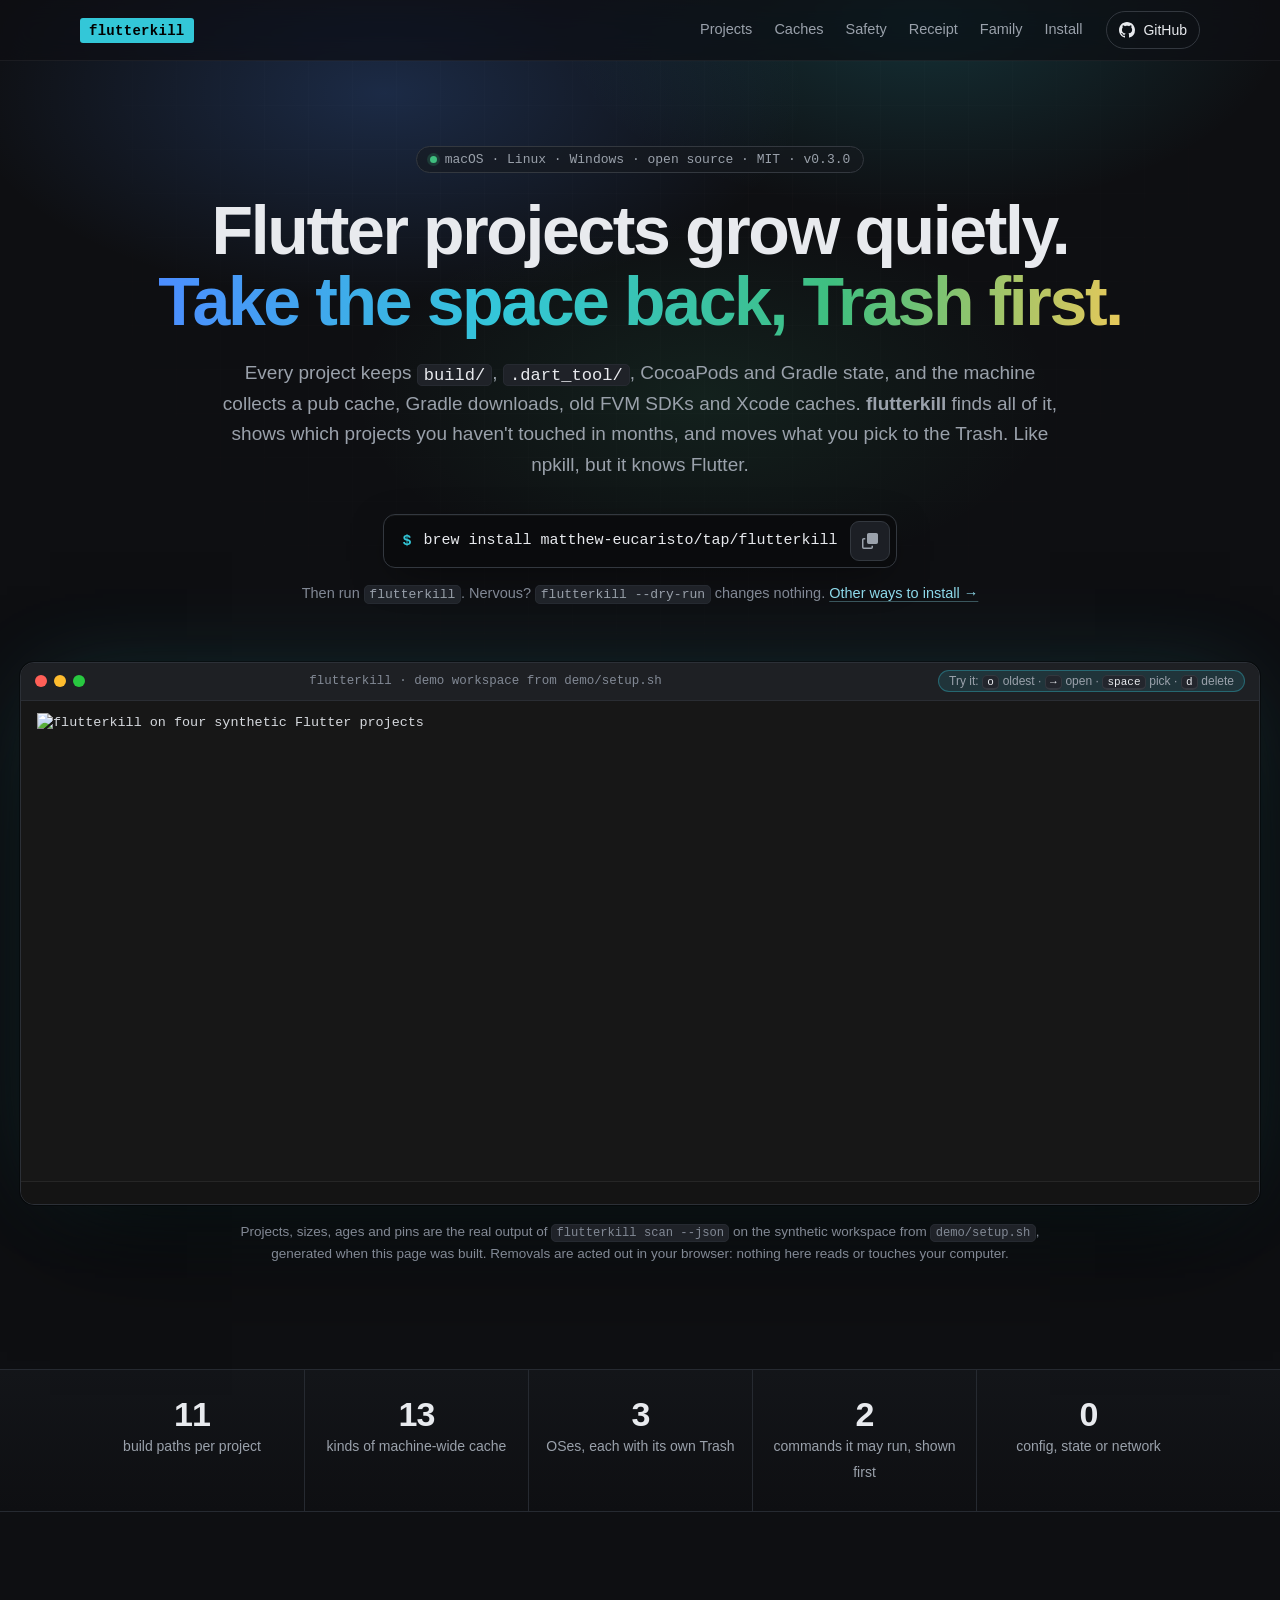
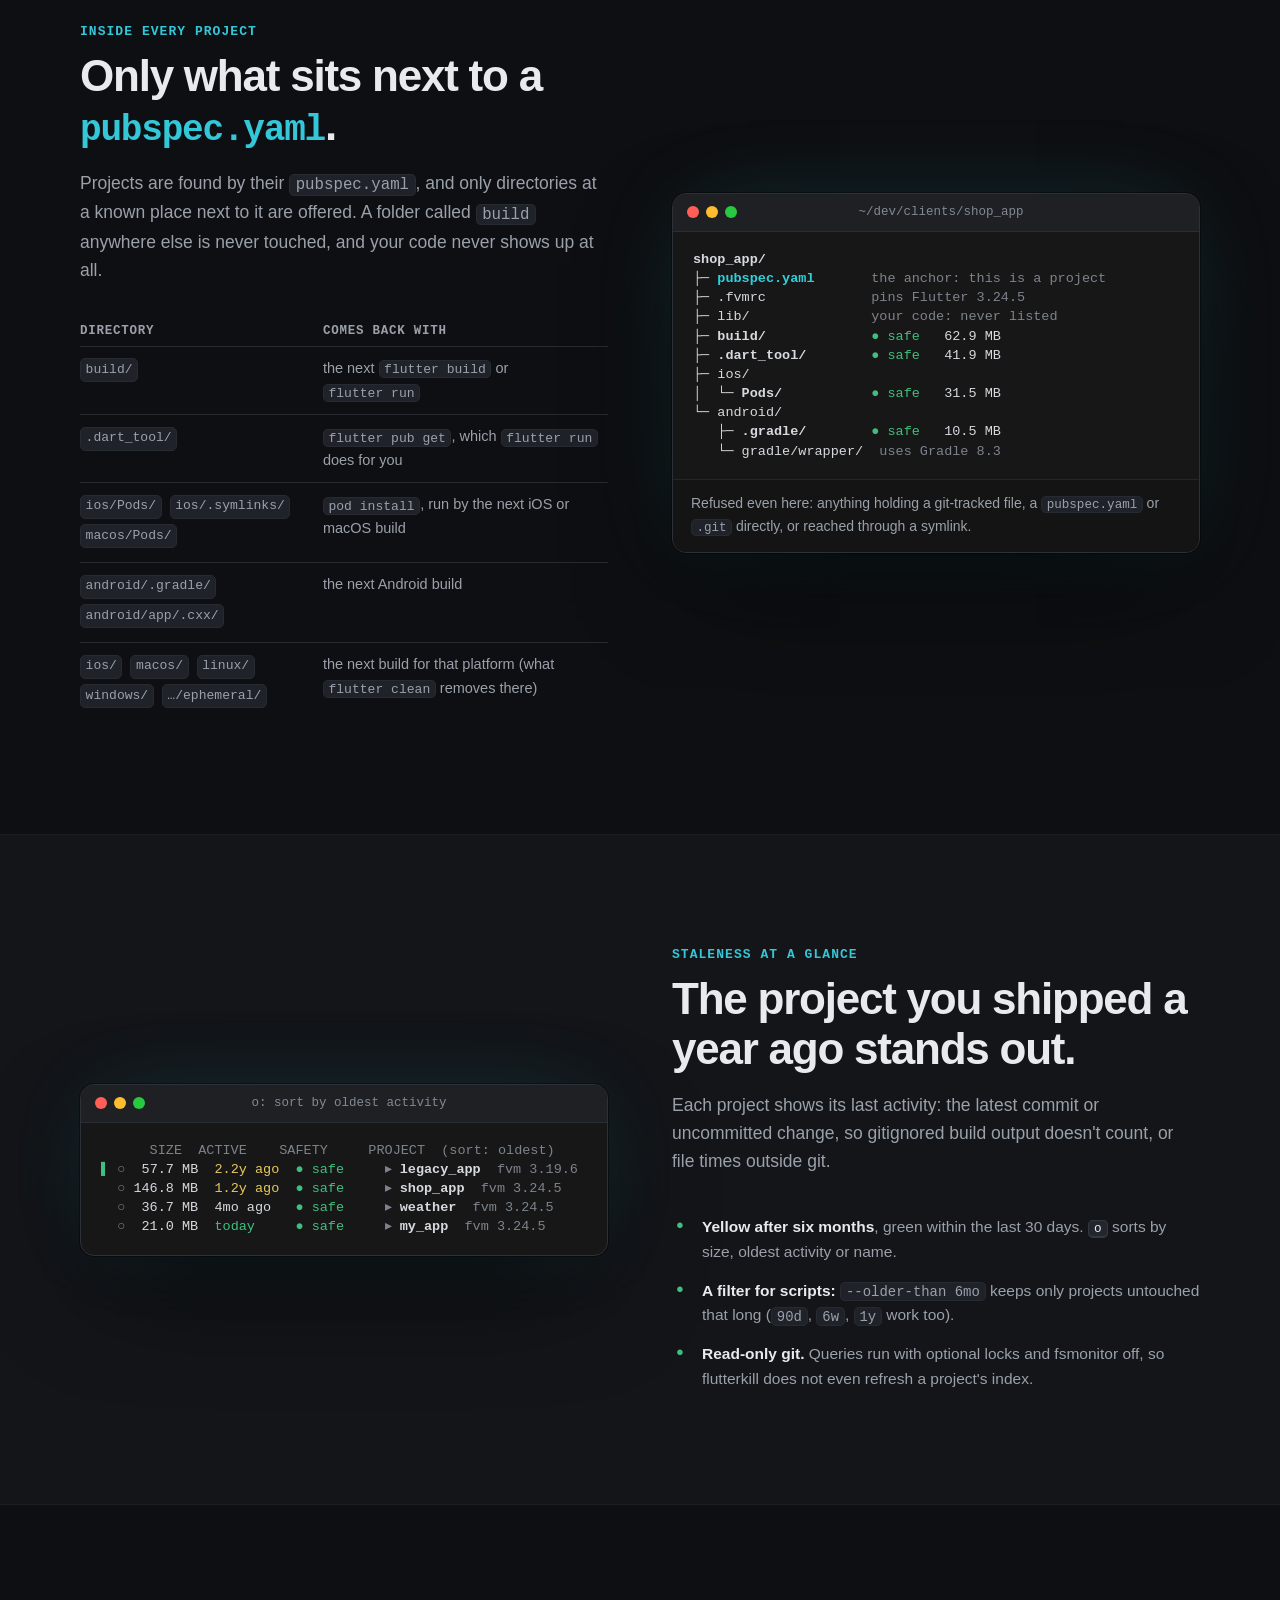
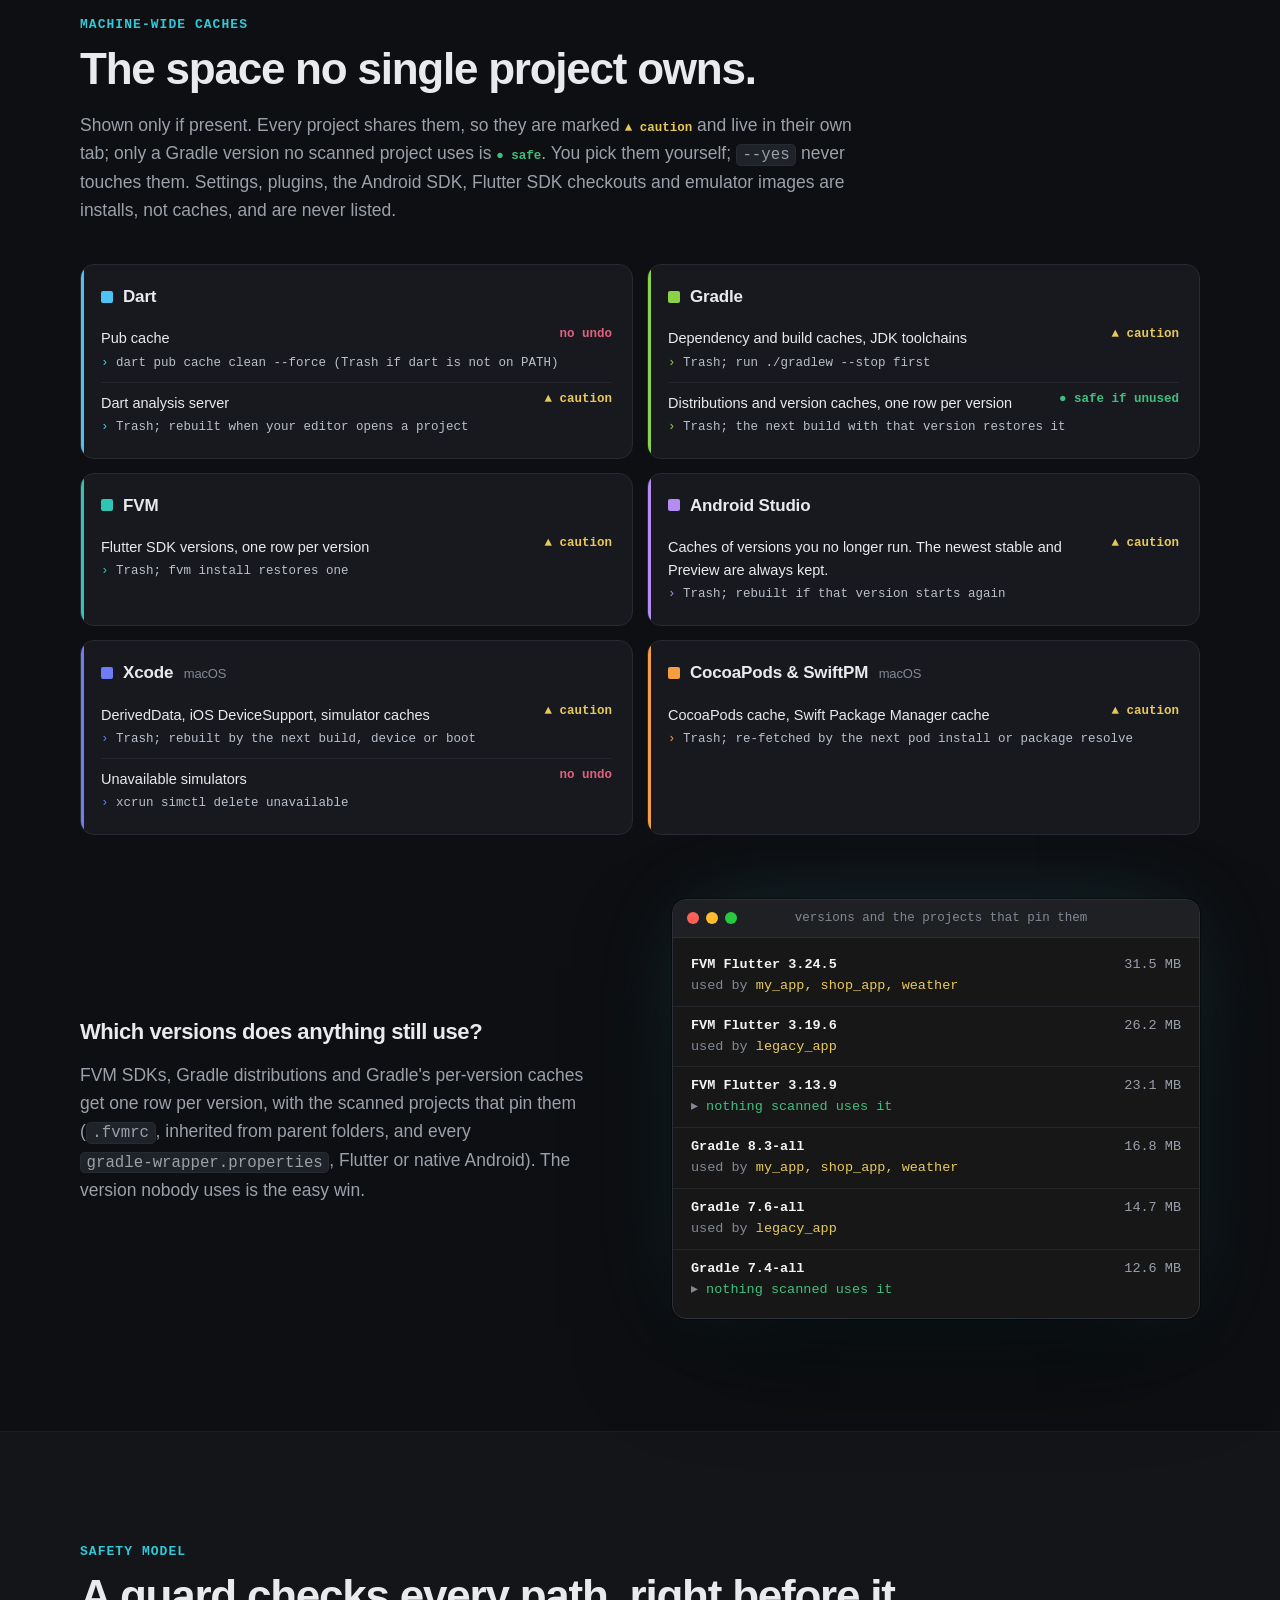
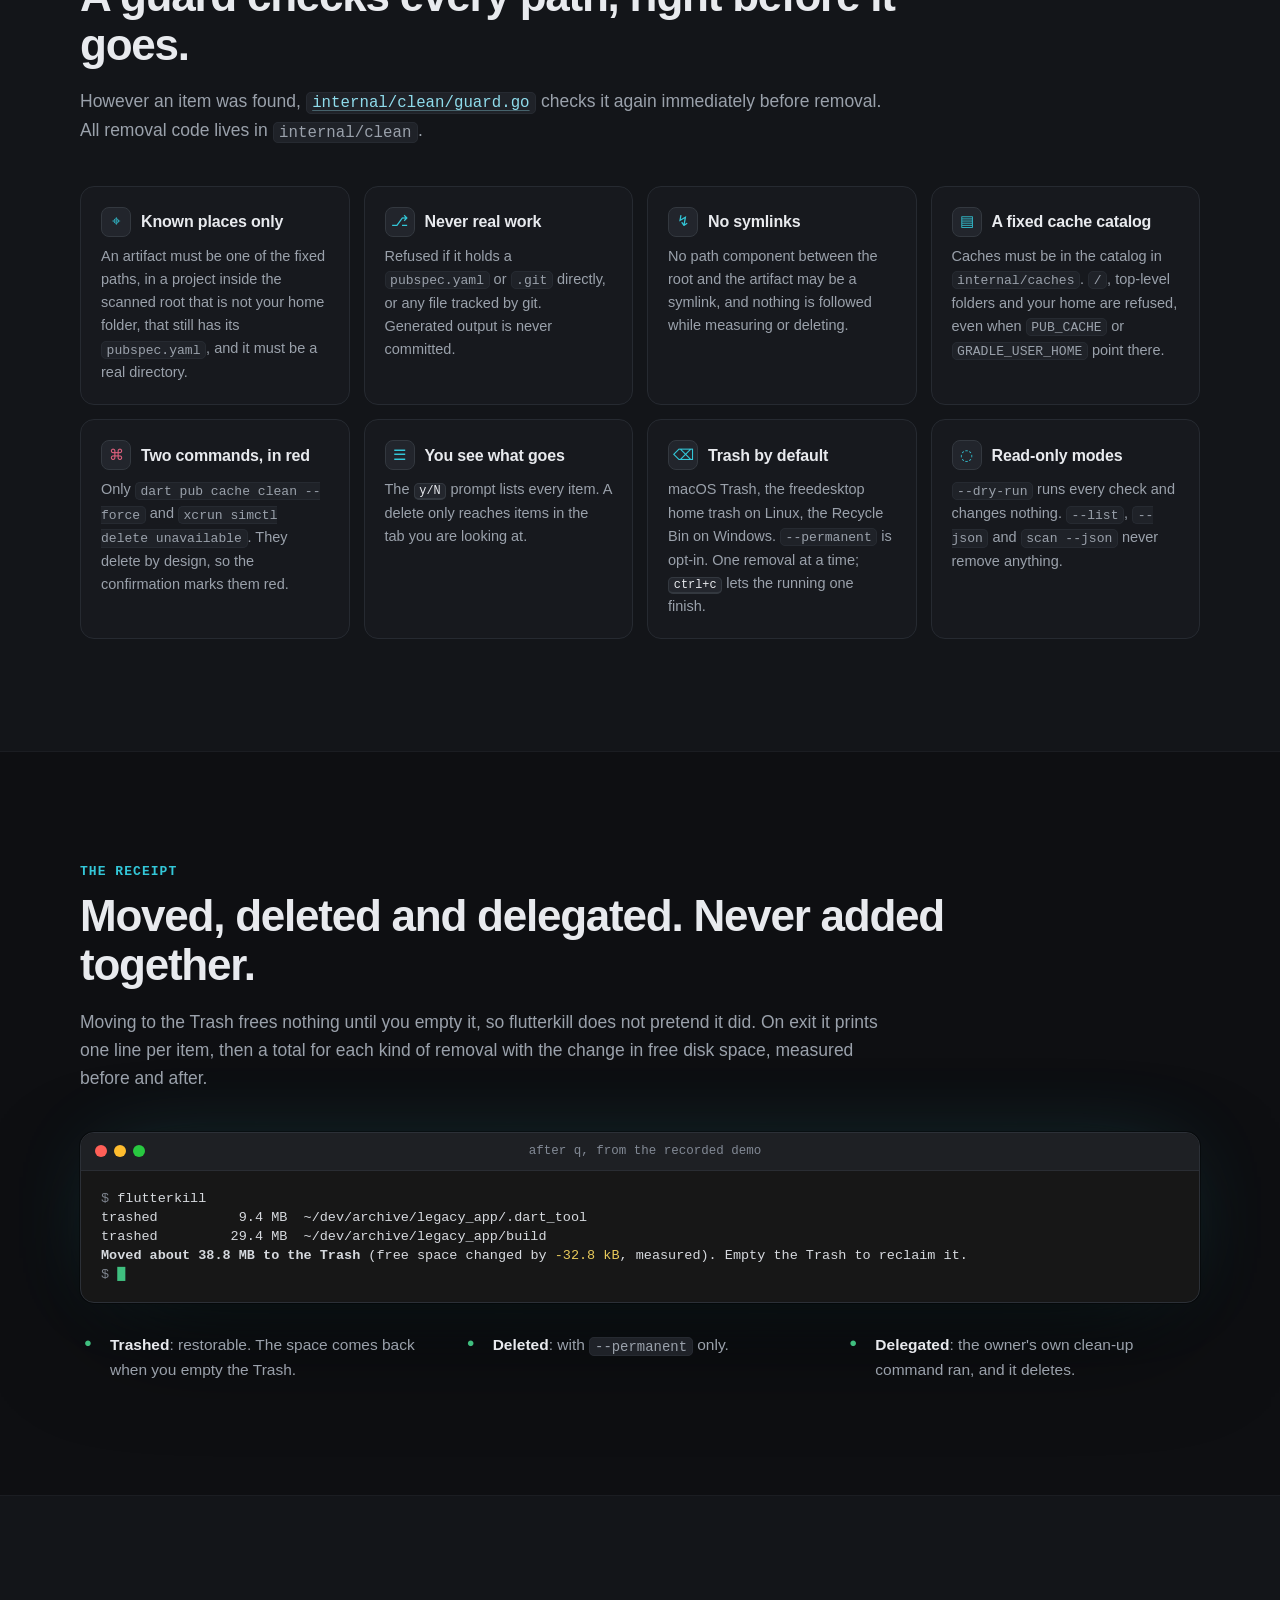
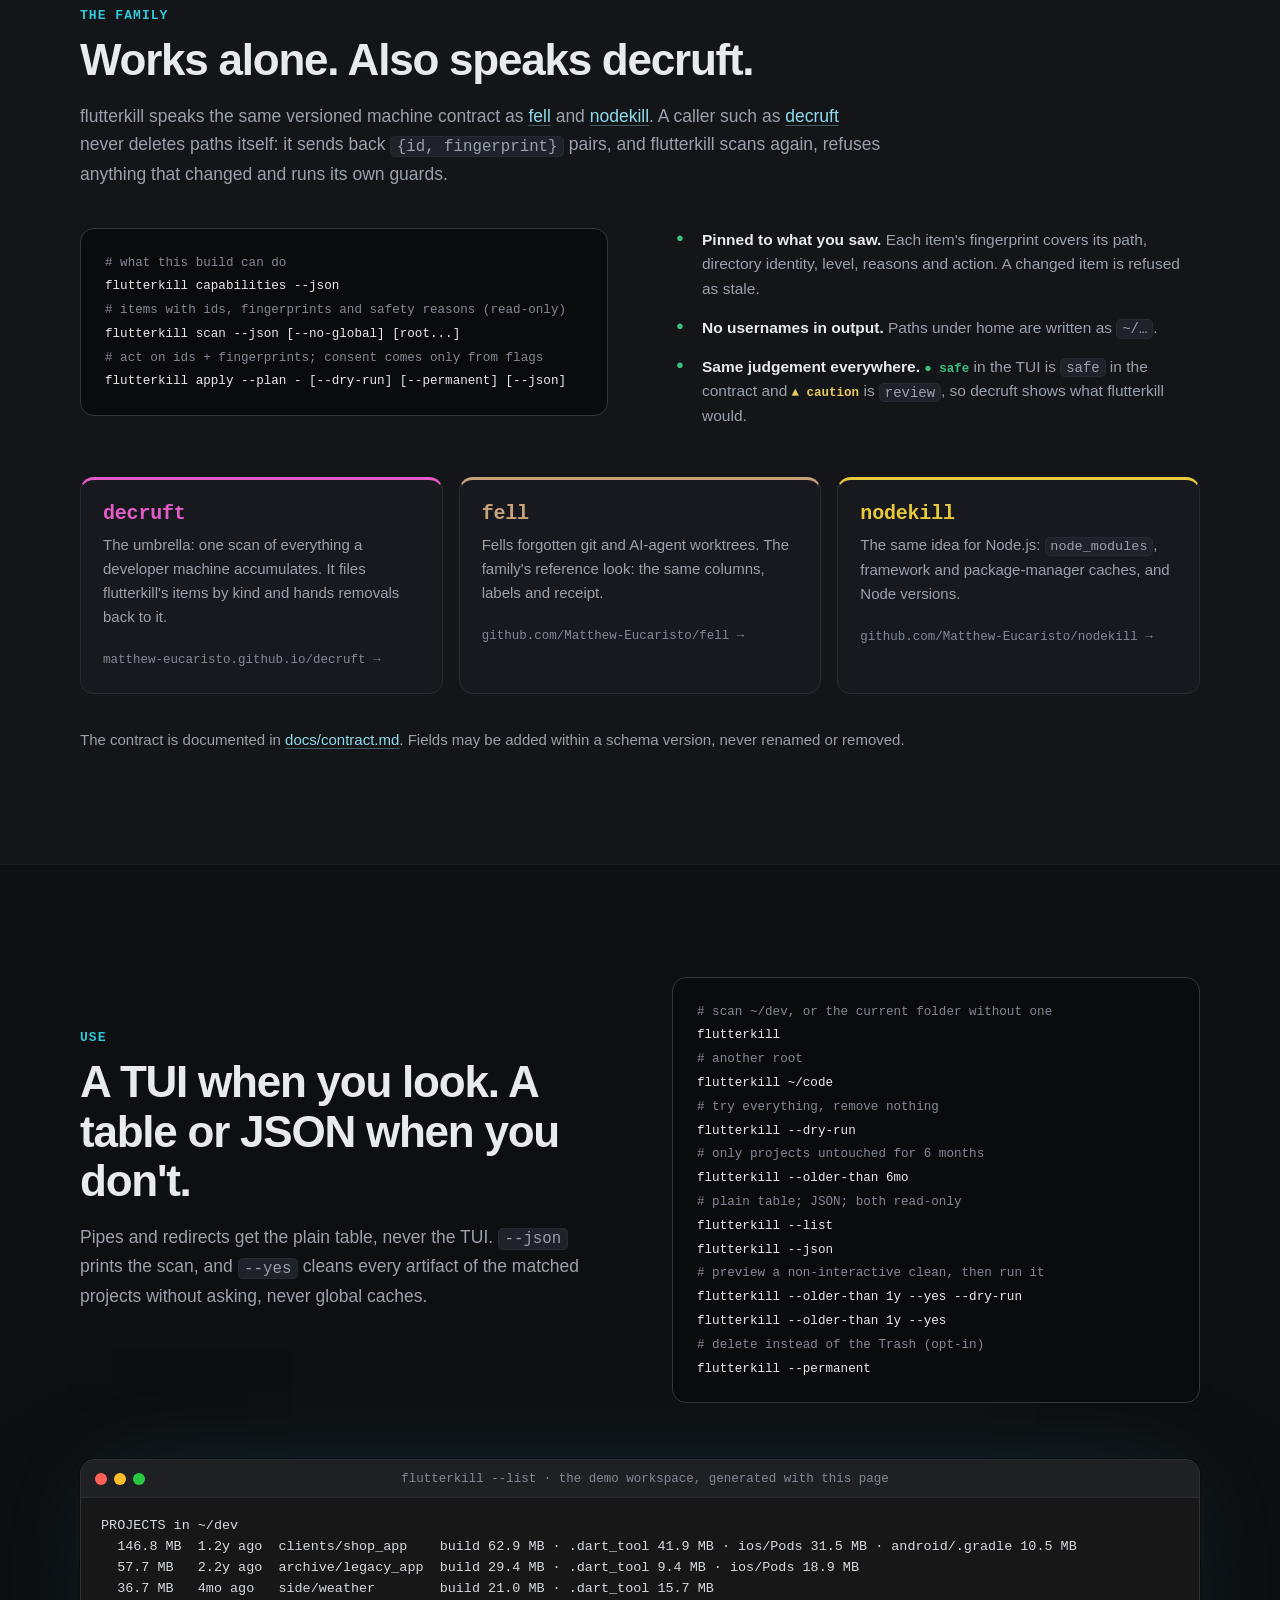
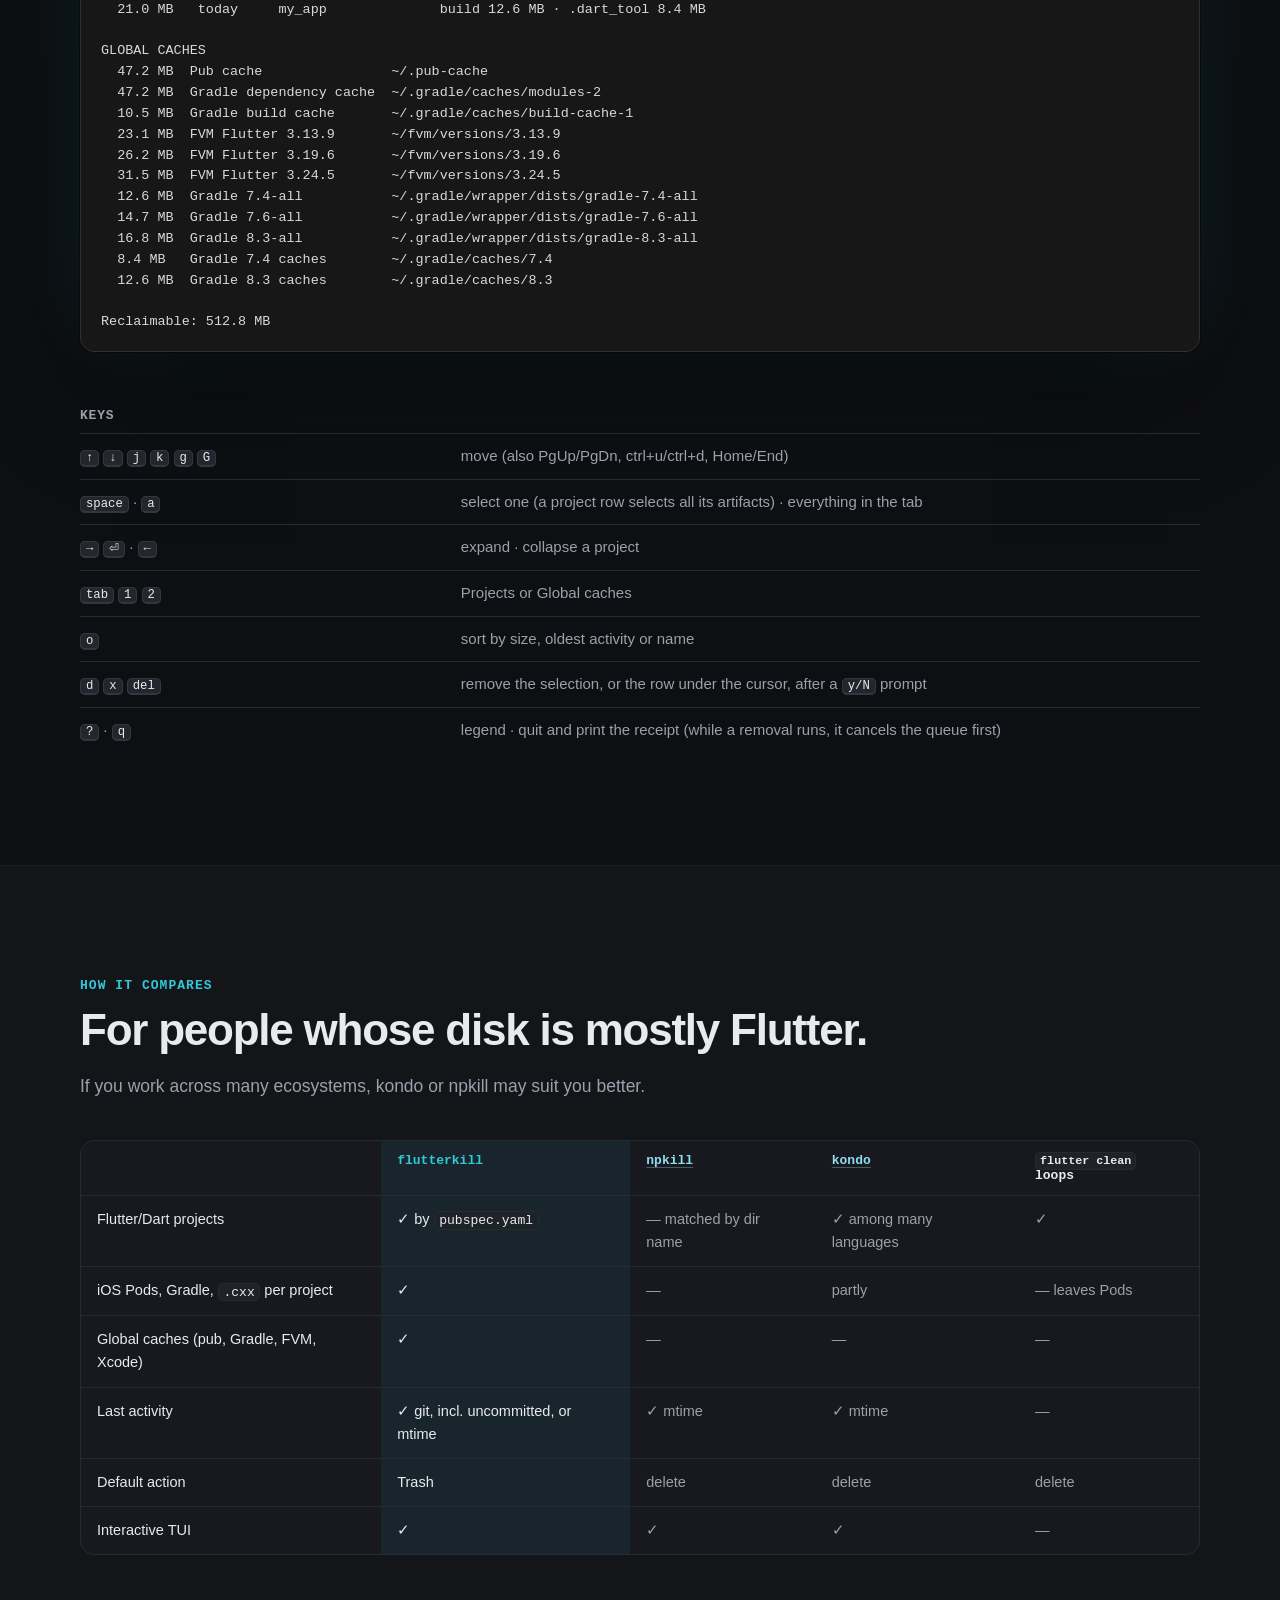
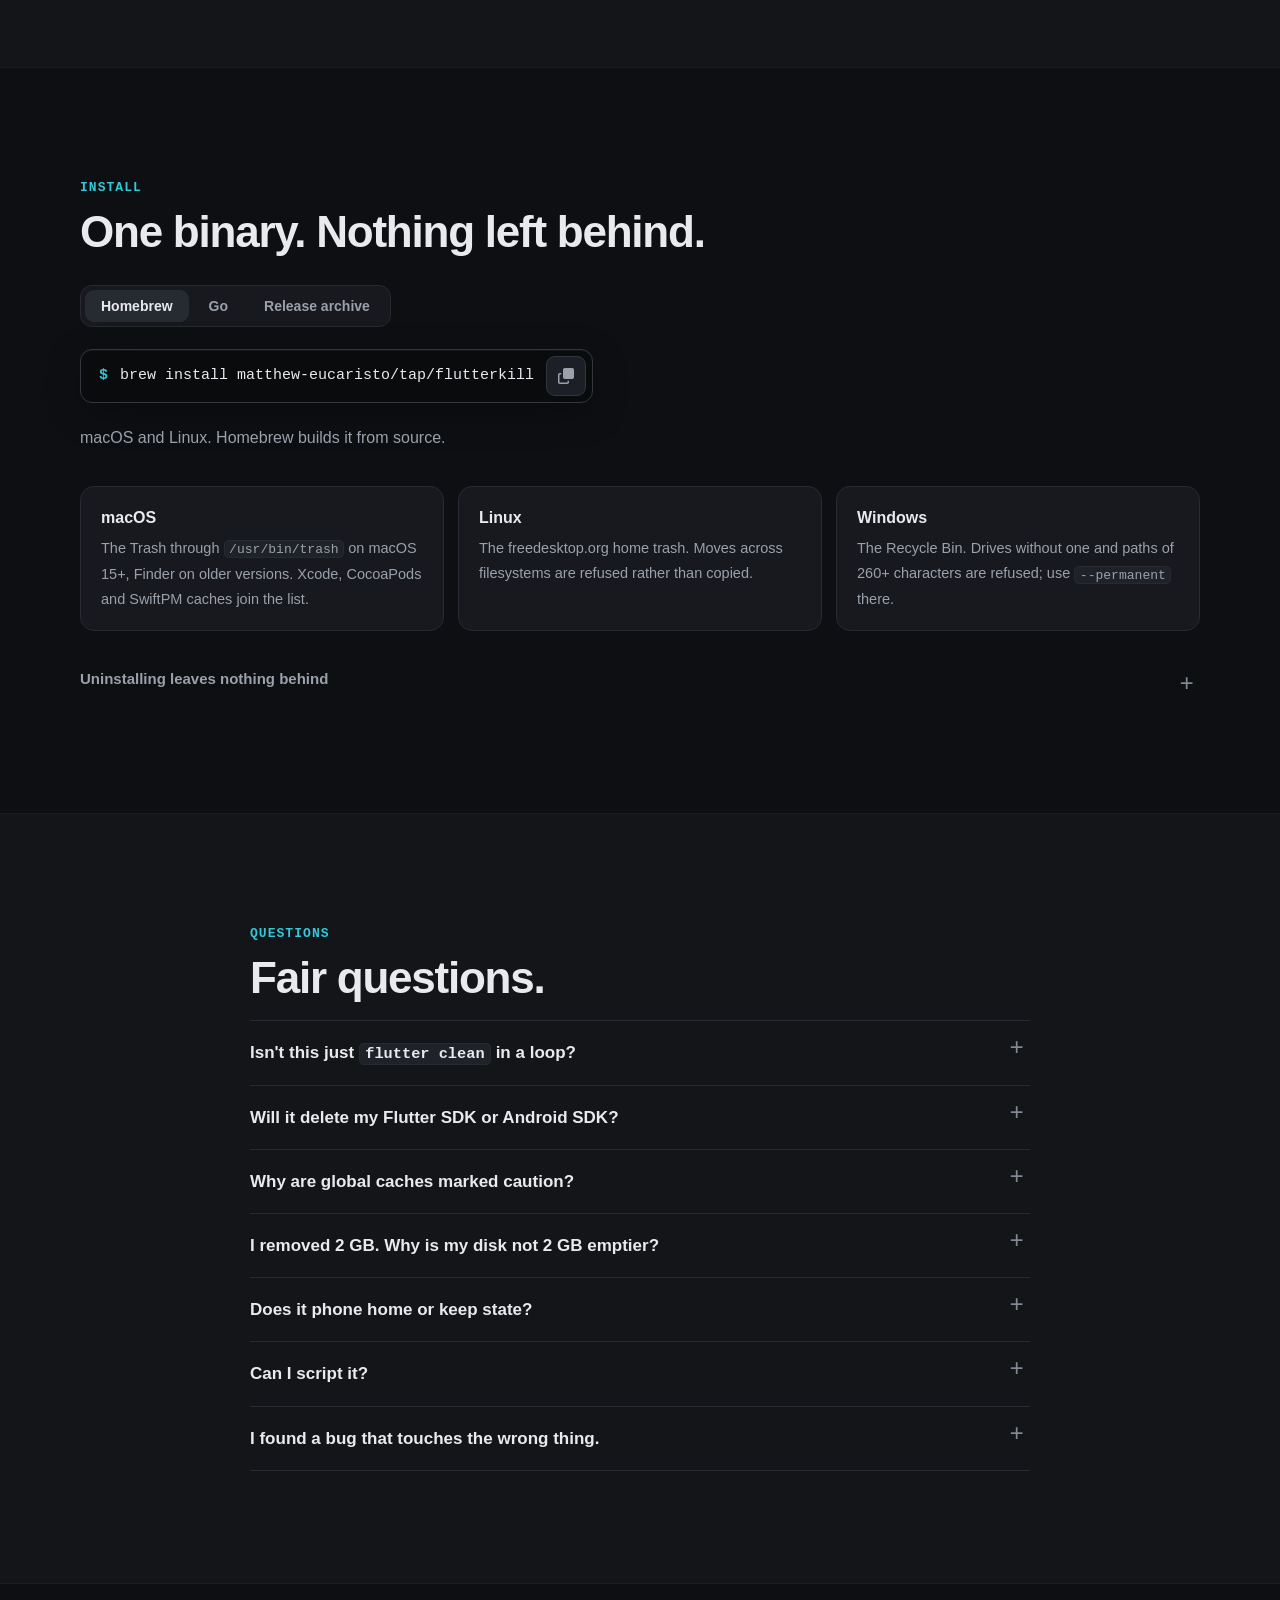
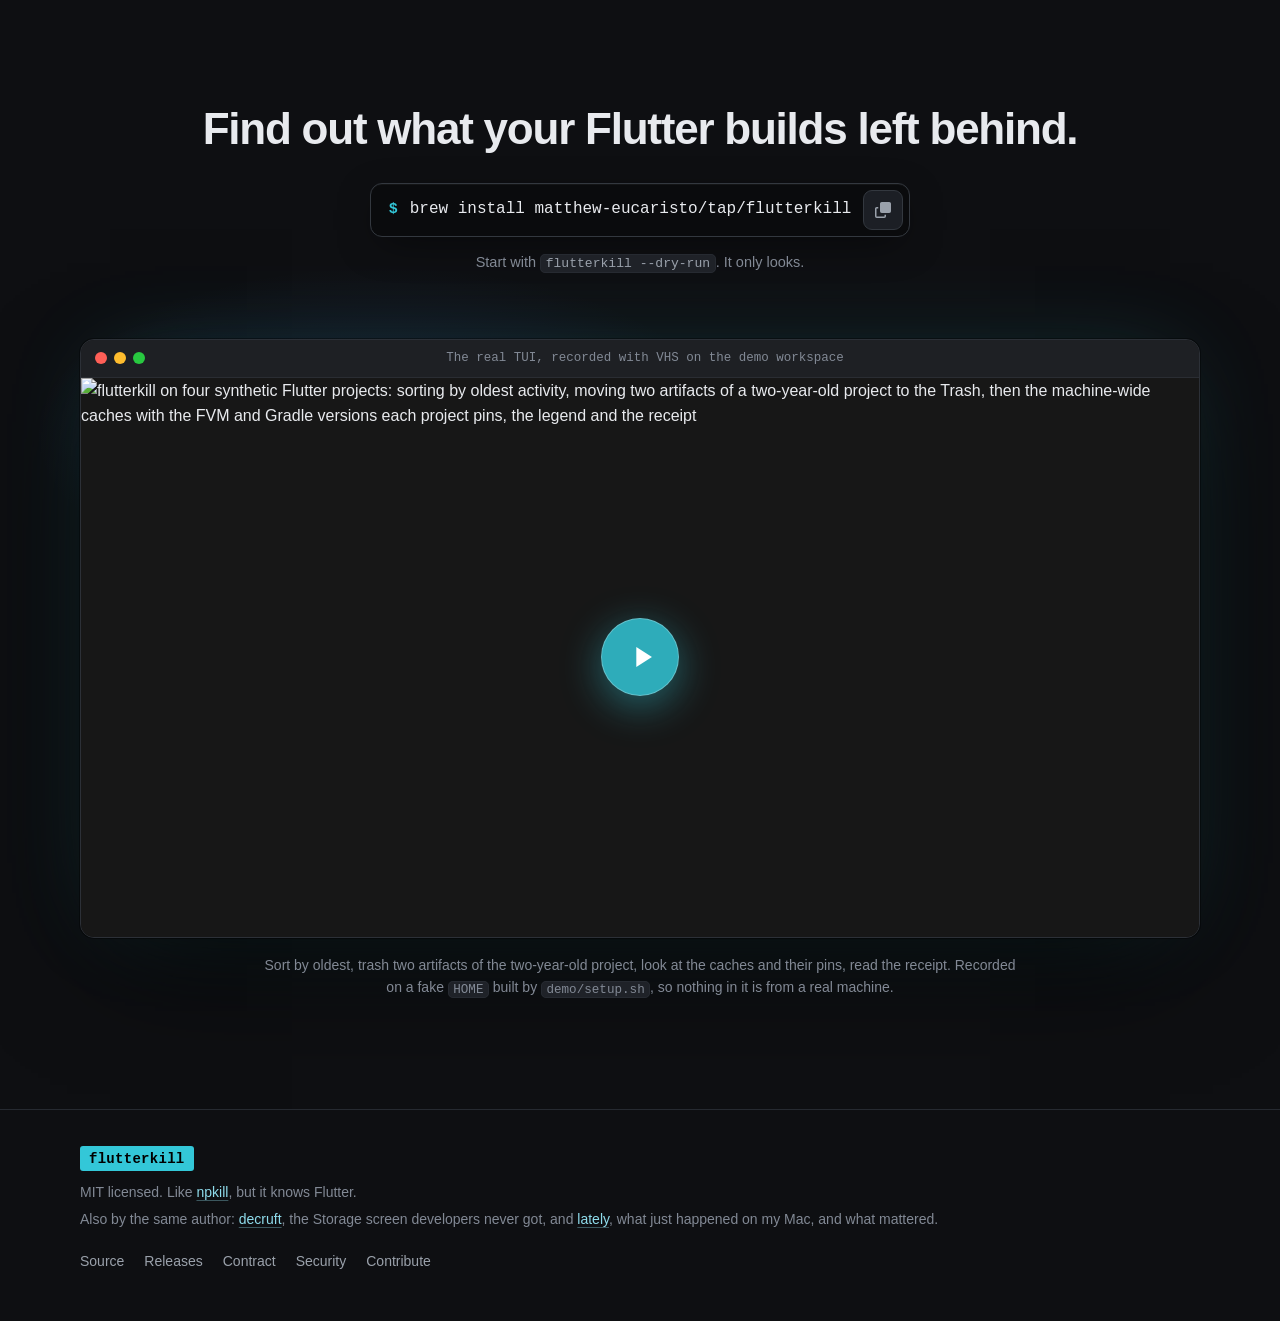
==== commit 9d9eed9b: "docs(site): split Gradle caches in the demo data; replica shows safe unused versions" ====
--- a/site/index.html
+++ b/site/index.html
@@ -168,7 +168,7 @@
   <div class="wrap">
     <p class="kicker">Machine-wide caches</p>
     <h2>The space no single project owns.</h2>
-    <p class="intro">Shown only if present. Every project shares them, so they are marked <span class="lv caution">▲ caution</span> and live in their own tab. You pick them yourself; <code>--yes</code> never touches them. Settings, plugins, the Android SDK, Flutter SDK checkouts and emulator images are installs, not caches, and are never listed.</p>
+    <p class="intro">Shown only if present. Every project shares them, so they are marked <span class="lv caution">▲ caution</span> and live in their own tab; only a Gradle version no scanned project uses is <span class="lv safe">● safe</span>. You pick them yourself; <code>--yes</code> never touches them. Settings, plugins, the Android SDK, Flutter SDK checkouts and emulator images are installs, not caches, and are never listed.</p>
 
     <div class="cats">
       <article class="cat" style="--c:#4CC3F2">
@@ -181,8 +181,8 @@
       <article class="cat" style="--c:#8BD346">
         <header><i></i><h3>Gradle</h3></header>
         <ul>
-          <li><span>Caches and JDK toolchains</span><code>Trash; run ./gradlew --stop first</code><span class="lv caution">▲ caution</span></li>
-          <li><span>Distributions, one row per version</span><code>Trash; the wrapper re-downloads what a project needs</code><span class="lv caution">▲ caution</span></li>
+          <li><span>Dependency and build caches, JDK toolchains</span><code>Trash; run ./gradlew --stop first</code><span class="lv caution">▲ caution</span></li>
+          <li><span>Distributions and version caches, one row per version</span><code>Trash; the next build with that version restores it</code><span class="lv safe">● safe if unused</span></li>
         </ul>
       </article>
       <article class="cat" style="--c:#2EC4B6">
@@ -215,7 +215,7 @@
     <div class="two pins-wrap">
       <div>
         <h3 class="sub-h">Which versions does anything still use?</h3>
-        <p class="intro">FVM SDKs and Gradle distributions get one row per version, with the scanned projects that pin them (<code>.fvmrc</code>, inherited from parent folders, and <code>gradle-wrapper.properties</code>). The version nobody uses is the easy win.</p>
+        <p class="intro">FVM SDKs, Gradle distributions and Gradle's per-version caches get one row per version, with the scanned projects that pin them (<code>.fvmrc</code>, inherited from parent folders, and every <code>gradle-wrapper.properties</code>, Flutter or native Android). The version nobody uses is the easy win.</p>
       </div>
       <div class="window">
         <div class="titlebar"><span class="lights" aria-hidden="true"><i></i><i></i><i></i></span><span class="title">versions and the projects that pin them</span></div>
@@ -344,14 +344,17 @@
   21.0 MB   today     my_app              build 12.6 MB · .dart_tool 8.4 MB
 
 GLOBAL CACHES
-  47.2 MB  Pub cache           ~/.pub-cache
-  78.6 MB  Gradle caches       ~/.gradle/caches
-  23.1 MB  FVM Flutter 3.13.9  ~/fvm/versions/3.13.9
-  26.2 MB  FVM Flutter 3.19.6  ~/fvm/versions/3.19.6
-  31.5 MB  FVM Flutter 3.24.5  ~/fvm/versions/3.24.5
-  12.6 MB  Gradle 7.4-all      ~/.gradle/wrapper/dists/gradle-7.4-all
-  14.7 MB  Gradle 7.6-all      ~/.gradle/wrapper/dists/gradle-7.6-all
-  16.8 MB  Gradle 8.3-all      ~/.gradle/wrapper/dists/gradle-8.3-all
+  47.2 MB  Pub cache                ~/.pub-cache
+  47.2 MB  Gradle dependency cache  ~/.gradle/caches/modules-2
+  10.5 MB  Gradle build cache       ~/.gradle/caches/build-cache-1
+  23.1 MB  FVM Flutter 3.13.9       ~/fvm/versions/3.13.9
+  26.2 MB  FVM Flutter 3.19.6       ~/fvm/versions/3.19.6
+  31.5 MB  FVM Flutter 3.24.5       ~/fvm/versions/3.24.5
+  12.6 MB  Gradle 7.4-all           ~/.gradle/wrapper/dists/gradle-7.4-all
+  14.7 MB  Gradle 7.6-all           ~/.gradle/wrapper/dists/gradle-7.6-all
+  16.8 MB  Gradle 8.3-all           ~/.gradle/wrapper/dists/gradle-8.3-all
+  8.4 MB   Gradle 7.4 caches        ~/.gradle/caches/7.4
+  12.6 MB  Gradle 8.3 caches        ~/.gradle/caches/8.3
 
 Reclaimable: 512.8 MB<!--/list--></pre>
     </div>
@@ -435,7 +438,7 @@
     <h2>Fair questions.</h2>
     <details><summary>Isn't this just <code>flutter clean</code> in a loop?</summary><p>No. <code>flutter clean</code> leaves CocoaPods behind, knows nothing about the pub, Gradle, FVM or Xcode caches, cannot tell which project you abandoned a year ago, and deletes instead of using the Trash. flutterkill covers all four.</p></details>
     <details><summary>Will it delete my Flutter SDK or Android SDK?</summary><p>No. The Android SDK, Flutter SDK checkouts and emulator images are installs, not caches, and are deliberately not on the list. FVM's cached SDK versions are listed, one row per version, with the scanned projects that pin each one.</p></details>
-    <details><summary>Why are global caches marked caution?</summary><p>Because every project shares them, a scanned project may pin one (an FVM SDK, a Gradle version), and the pub cache is cleaned by <code>dart pub cache clean --force</code>, which cannot be undone. They come back, but the next build is slower. You can still pick them in the Global caches tab; <code>--yes</code> never reaches them.</p></details>
+    <details><summary>Why are global caches marked caution?</summary><p>Because every project shares them, a scanned project may pin one (an FVM SDK, a Gradle version), and the pub cache is cleaned by <code>dart pub cache clean --force</code>, which cannot be undone. They come back, but the next build is slower. The exception is a Gradle version that no scanned project uses and whose daemon has not run in the last 3 hours: it is marked safe. You can still pick them in the Global caches tab; <code>--yes</code> never reaches them.</p></details>
     <details><summary>I removed 2 GB. Why is my disk not 2 GB emptier?</summary><p>Because it is in the Trash, where you can put it back. The receipt says so and shows the change in free space it measured, instead of the size it hoped for. Empty the Trash to reclaim it.</p></details>
     <details><summary>Does it phone home or keep state?</summary><p>No. No config, cache, log or state files, and no network requests. On Linux, the first move creates the standard <code>~/.local/share/Trash</code> folders if they are missing. This page loads nothing from third parties either.</p></details>
     <details><summary>Can I script it?</summary><p>Yes: <code>--list</code> for a table, <code>--json</code> for the scan, <code>--older-than 1y --yes</code> to trash every artifact of year-old projects (never global caches), and the <a href="https://github.com/Matthew-Eucaristo/flutterkill/blob/main/docs/contract.md">machine contract</a> for tools that build on it.</p></details>
